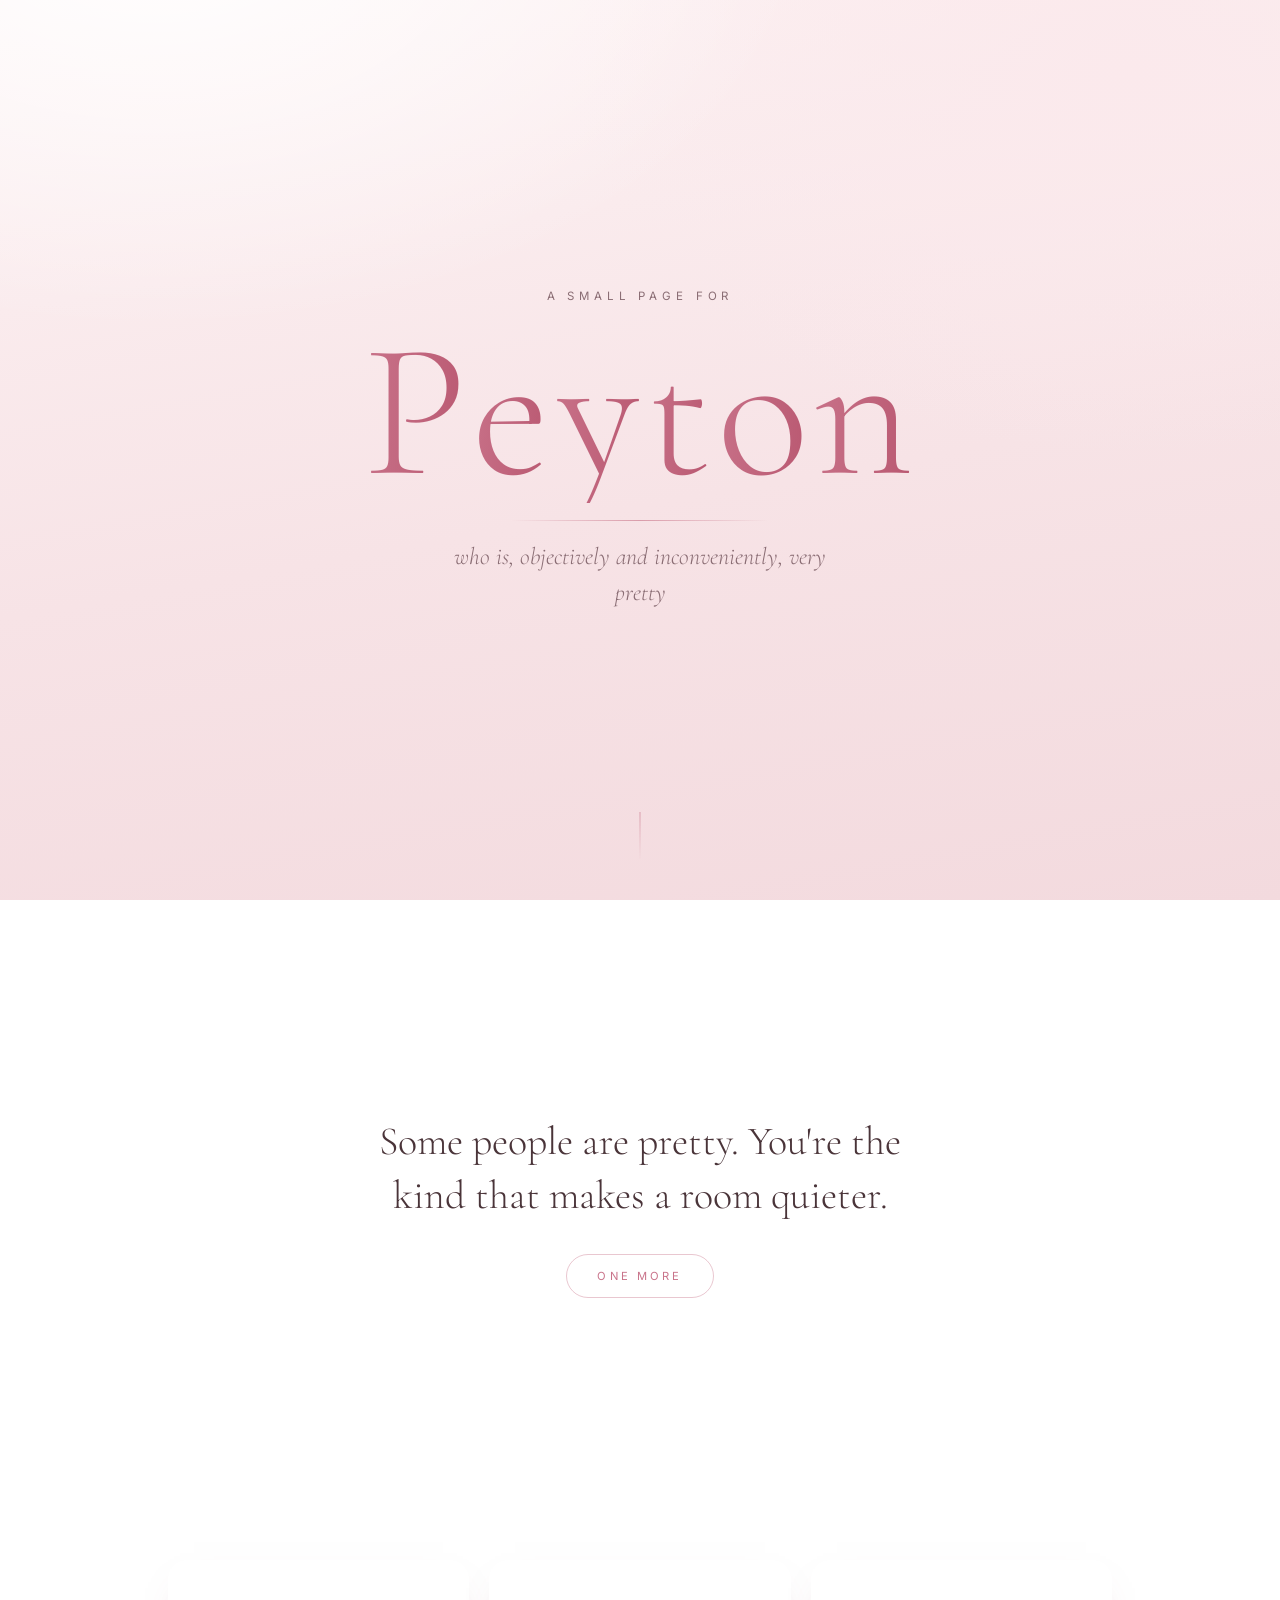
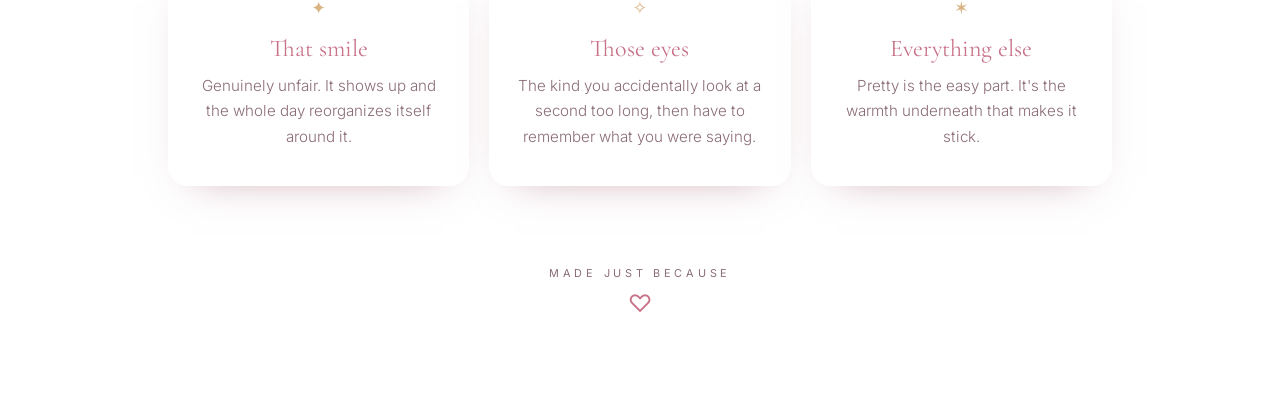
==== index.html @ f8e55553 "Add static site for Peyton Single-page static site — no build step. Animated name reveal, rotating c" ====
<!DOCTYPE html>
<html lang="en">
<head>
<meta charset="utf-8" />
<meta name="viewport" content="width=device-width, initial-scale=1" />
<title>Peyton</title>
<meta name="description" content="A little corner of the internet for Peyton." />
<meta name="robots" content="noindex" />
<link rel="preconnect" href="https://fonts.googleapis.com" />
<link rel="preconnect" href="https://fonts.gstatic.com" crossorigin />
<link href="https://fonts.googleapis.com/css2?family=Cormorant+Garamond:ital,wght@0,300;0,400;0,600;1,300&family=Inter:wght@300;400;500&display=swap" rel="stylesheet" />
<link rel="stylesheet" href="styles.css" />
<link rel="icon" href="data:image/svg+xml,<svg xmlns='http://www.w3.org/2000/svg' viewBox='0 0 100 100'><text y='.9em' font-size='90'>🌸</text></svg>" />
</head>
<body>

<div class="petals" aria-hidden="true"></div>

<main>

  <section class="hero">
    <p class="eyebrow">a small page for</p>
    <h1 class="name">
      <span>P</span><span>e</span><span>y</span><span>t</span><span>o</span><span>n</span>
    </h1>
    <div class="rule" aria-hidden="true"></div>
    <p class="tagline">who is, objectively and inconveniently, very pretty</p>

    <!-- Optional: drop a photo she's okay with at assets/peyton.jpg and
         delete the hidden attribute below. -->
    <figure class="portrait" hidden>
      <img src="assets/peyton.jpg" alt="Peyton" />
    </figure>

    <div class="scroll-hint" aria-hidden="true">
      <span></span>
    </div>
  </section>

  <section class="compliments" aria-label="Compliments">
    <p class="compliment" id="compliment">Some people are pretty. You're the kind that makes a room quieter.</p>
    <button class="again" id="again" type="button">one more</button>
  </section>

  <section class="cards" aria-label="A few true things">
    <article class="card">
      <span class="glyph" aria-hidden="true">✦</span>
      <h2>That smile</h2>
      <p>Genuinely unfair. It shows up and the whole day reorganizes itself around it.</p>
    </article>
    <article class="card">
      <span class="glyph" aria-hidden="true">✧</span>
      <h2>Those eyes</h2>
      <p>The kind you accidentally look at a second too long, then have to remember what you were saying.</p>
    </article>
    <article class="card">
      <span class="glyph" aria-hidden="true">✶</span>
      <h2>Everything else</h2>
      <p>Pretty is the easy part. It's the warmth underneath that makes it stick.</p>
    </article>
  </section>

  <footer>
    <p class="signoff">made just because</p>
    <p class="heart" aria-hidden="true">♡</p>
  </footer>

</main>

<script src="script.js"></script>
</body>
</html>
---- styles.css ----
:root {
  --blush:    #fdf3f4;
  --blush-2:  #f7e3e6;
  --rose:     #c9738a;
  --rose-sub: #d99caa;
  --ink:      #4a3439;
  --ink-soft: #8a6d74;
  --gold:     #d9b382;
}

* { box-sizing: border-box; }

html { scroll-behavior: smooth; }

body {
  margin: 0;
  min-height: 100vh;
  font-family: "Inter", system-ui, -apple-system, sans-serif;
  color: var(--ink);
  background:
    radial-gradient(1100px 700px at 12% -10%, #fff 0%, transparent 60%),
    radial-gradient(900px 620px at 88% 8%,  #fbe9ec 0%, transparent 62%),
    linear-gradient(170deg, var(--blush) 0%, var(--blush-2) 55%, #f3dade 100%);
  background-attachment: fixed;
  overflow-x: hidden;
  -webkit-font-smoothing: antialiased;
}

main {
  max-width: 62rem;
  margin: 0 auto;
  padding: 0 1.5rem 4rem;
  position: relative;
  z-index: 1;
}

/* ---------- hero ---------- */

.hero {
  position: relative;
  min-height: 100svh;
  display: flex;
  flex-direction: column;
  align-items: center;
  justify-content: center;
  text-align: center;
  gap: 1.1rem;
}

.eyebrow {
  margin: 0;
  font-size: 0.72rem;
  font-weight: 400;
  letter-spacing: 0.42em;
  text-transform: uppercase;
  color: var(--ink-soft);
  opacity: 0;
  animation: rise 1s 0.15s ease-out forwards;
}

.name {
  margin: 0;
  font-family: "Cormorant Garamond", Georgia, serif;
  font-weight: 300;
  font-size: clamp(4rem, 19vw, 12rem);
  line-height: 0.95;
  letter-spacing: 0.02em;
  display: flex;
  gap: 0.01em;
}

.name span {
  display: inline-block;
  opacity: 0;
  transform: translateY(0.35em);
  animation: letter 1.05s cubic-bezier(.2, .7, .3, 1) forwards;
  background: linear-gradient(96deg, var(--rose) 0%, #b8566f 38%, var(--gold) 62%, var(--rose) 100%);
  background-size: 300% 100%;
  -webkit-background-clip: text;
  background-clip: text;
  color: transparent;
  transition: transform 0.45s cubic-bezier(.2, .9, .3, 1.2);
}

.name span:hover { transform: translateY(-0.09em) rotate(-2deg); }

.name span:nth-child(1) { animation-delay: 0.30s; }
.name span:nth-child(2) { animation-delay: 0.40s; }
.name span:nth-child(3) { animation-delay: 0.50s; }
.name span:nth-child(4) { animation-delay: 0.60s; }
.name span:nth-child(5) { animation-delay: 0.70s; }
.name span:nth-child(6) { animation-delay: 0.80s; }

.rule {
  width: 0;
  height: 1px;
  background: linear-gradient(90deg, transparent, var(--rose-sub), transparent);
  animation: widen 1.4s 1.05s ease-out forwards;
}

.tagline {
  margin: 0;
  max-width: 26rem;
  font-family: "Cormorant Garamond", Georgia, serif;
  font-style: italic;
  font-size: clamp(1.1rem, 3.4vw, 1.5rem);
  font-weight: 300;
  line-height: 1.5;
  color: var(--ink-soft);
  opacity: 0;
  animation: rise 1.1s 1.25s ease-out forwards;
}

.portrait {
  margin: 0.75rem 0 0;
  opacity: 0;
  animation: rise 1.1s 1.45s ease-out forwards;
}

.portrait img {
  width: clamp(9rem, 34vw, 13rem);
  aspect-ratio: 1;
  object-fit: cover;
  border-radius: 50%;
  border: 1px solid rgba(201, 115, 138, 0.35);
  box-shadow: 0 18px 46px -18px rgba(150, 78, 96, 0.5);
}

.scroll-hint {
  position: absolute;
  bottom: 2.5rem;
  left: 50%;
  transform: translateX(-50%);
  opacity: 0;
  animation: hint-in 1.2s 1.9s ease-out forwards;
}

.scroll-hint span {
  display: block;
  width: 1px;
  height: 3rem;
  background: linear-gradient(var(--rose-sub), transparent);
  animation: drift 2.6s ease-in-out infinite;
}

/* ---------- compliments ---------- */

.compliments {
  min-height: 68svh;
  display: flex;
  flex-direction: column;
  align-items: center;
  justify-content: center;
  text-align: center;
  gap: 2rem;
}

.compliment {
  margin: 0;
  max-width: 34rem;
  font-family: "Cormorant Garamond", Georgia, serif;
  font-size: clamp(1.5rem, 5vw, 2.5rem);
  font-weight: 300;
  line-height: 1.35;
  color: var(--ink);
  transition: opacity 0.4s ease, transform 0.4s ease;
}

.compliment.fade { opacity: 0; transform: translateY(0.5rem); }

.again {
  font-family: inherit;
  font-size: 0.7rem;
  letter-spacing: 0.28em;
  text-transform: uppercase;
  color: var(--rose);
  background: transparent;
  border: 1px solid rgba(201, 115, 138, 0.4);
  border-radius: 999px;
  padding: 0.85rem 1.9rem;
  cursor: pointer;
  transition: background 0.35s ease, color 0.35s ease, transform 0.35s ease;
}

.again:hover,
.again:focus-visible {
  background: var(--rose);
  color: #fff;
  transform: translateY(-2px);
}

/* ---------- cards ---------- */

.cards {
  display: grid;
  grid-template-columns: repeat(auto-fit, minmax(15rem, 1fr));
  gap: 1.25rem;
  padding: 3rem 0 5rem;
}

.card {
  padding: 2.25rem 1.75rem;
  border-radius: 1.25rem;
  background: rgba(255, 255, 255, 0.55);
  border: 1px solid rgba(255, 255, 255, 0.75);
  backdrop-filter: blur(8px);
  box-shadow: 0 16px 40px -26px rgba(150, 78, 96, 0.55);
  text-align: center;
  opacity: 0;
  transform: translateY(1.4rem);
  transition: opacity 0.8s ease, transform 0.8s cubic-bezier(.2, .7, .3, 1), box-shadow 0.4s ease;
}

.card.in { opacity: 1; transform: none; }
.card:hover { box-shadow: 0 22px 52px -24px rgba(150, 78, 96, 0.6); }

.glyph {
  display: block;
  font-size: 1.1rem;
  color: var(--gold);
  margin-bottom: 1rem;
}

.card h2 {
  margin: 0 0 0.65rem;
  font-family: "Cormorant Garamond", Georgia, serif;
  font-weight: 400;
  font-size: 1.5rem;
  color: var(--rose);
}

.card p {
  margin: 0;
  font-size: 0.95rem;
  font-weight: 300;
  line-height: 1.65;
  color: var(--ink-soft);
}

/* ---------- footer ---------- */

footer {
  text-align: center;
  padding-bottom: 1rem;
}

.signoff {
  margin: 0 0 0.6rem;
  font-size: 0.68rem;
  letter-spacing: 0.34em;
  text-transform: uppercase;
  color: var(--ink-soft);
}

.heart {
  margin: 0;
  font-size: 1.5rem;
  color: var(--rose);
  animation: beat 2.6s ease-in-out infinite;
}

/* ---------- petals ---------- */

.petals {
  position: fixed;
  inset: 0;
  pointer-events: none;
  z-index: 0;
  overflow: hidden;
}

.petal {
  position: absolute;
  top: -6vh;
  border-radius: 60% 0 60% 0;
  background: linear-gradient(140deg, rgba(255, 255, 255, 0.9), var(--rose-sub));
  opacity: 0;
  animation: fall linear infinite;
}

/* ---------- keyframes ---------- */

@keyframes letter {
  0%   { opacity: 0; transform: translateY(0.35em) rotate(4deg); filter: blur(6px); }
  100% { opacity: 1; transform: translateY(0) rotate(0);         filter: blur(0); }
}

@keyframes rise {
  from { opacity: 0; transform: translateY(0.9rem); }
  to   { opacity: 1; transform: none; }
}

@keyframes hint-in {
  from { opacity: 0; transform: translateX(-50%) translateY(0.9rem); }
  to   { opacity: 1; transform: translateX(-50%); }
}

@keyframes widen {
  to { width: min(16rem, 60vw); }
}

@keyframes drift {
  0%, 100% { transform: translateY(0);      opacity: 0.9; }
  50%      { transform: translateY(0.5rem); opacity: 0.35; }
}

@keyframes beat {
  0%, 100% { transform: scale(1); }
  18%      { transform: scale(1.16); }
  36%      { transform: scale(1); }
}

@keyframes fall {
  0%   { opacity: 0;    transform: translateY(0) translateX(0) rotate(0deg); }
  10%  { opacity: 0.75; }
  90%  { opacity: 0.55; }
  100% { opacity: 0;    transform: translateY(112vh) translateX(var(--sway)) rotate(540deg); }
}

@media (prefers-reduced-motion: reduce) {
  html { scroll-behavior: auto; }
  *, *::before, *::after {
    animation-duration: 0.01ms !important;
    animation-iteration-count: 1 !important;
    transition-duration: 0.01ms !important;
  }
  .name span, .eyebrow, .tagline, .portrait, .card { opacity: 1; transform: none; }
  .scroll-hint { opacity: 1; transform: translateX(-50%); }
  .rule { width: min(16rem, 60vw); }
  .petals { display: none; }
}
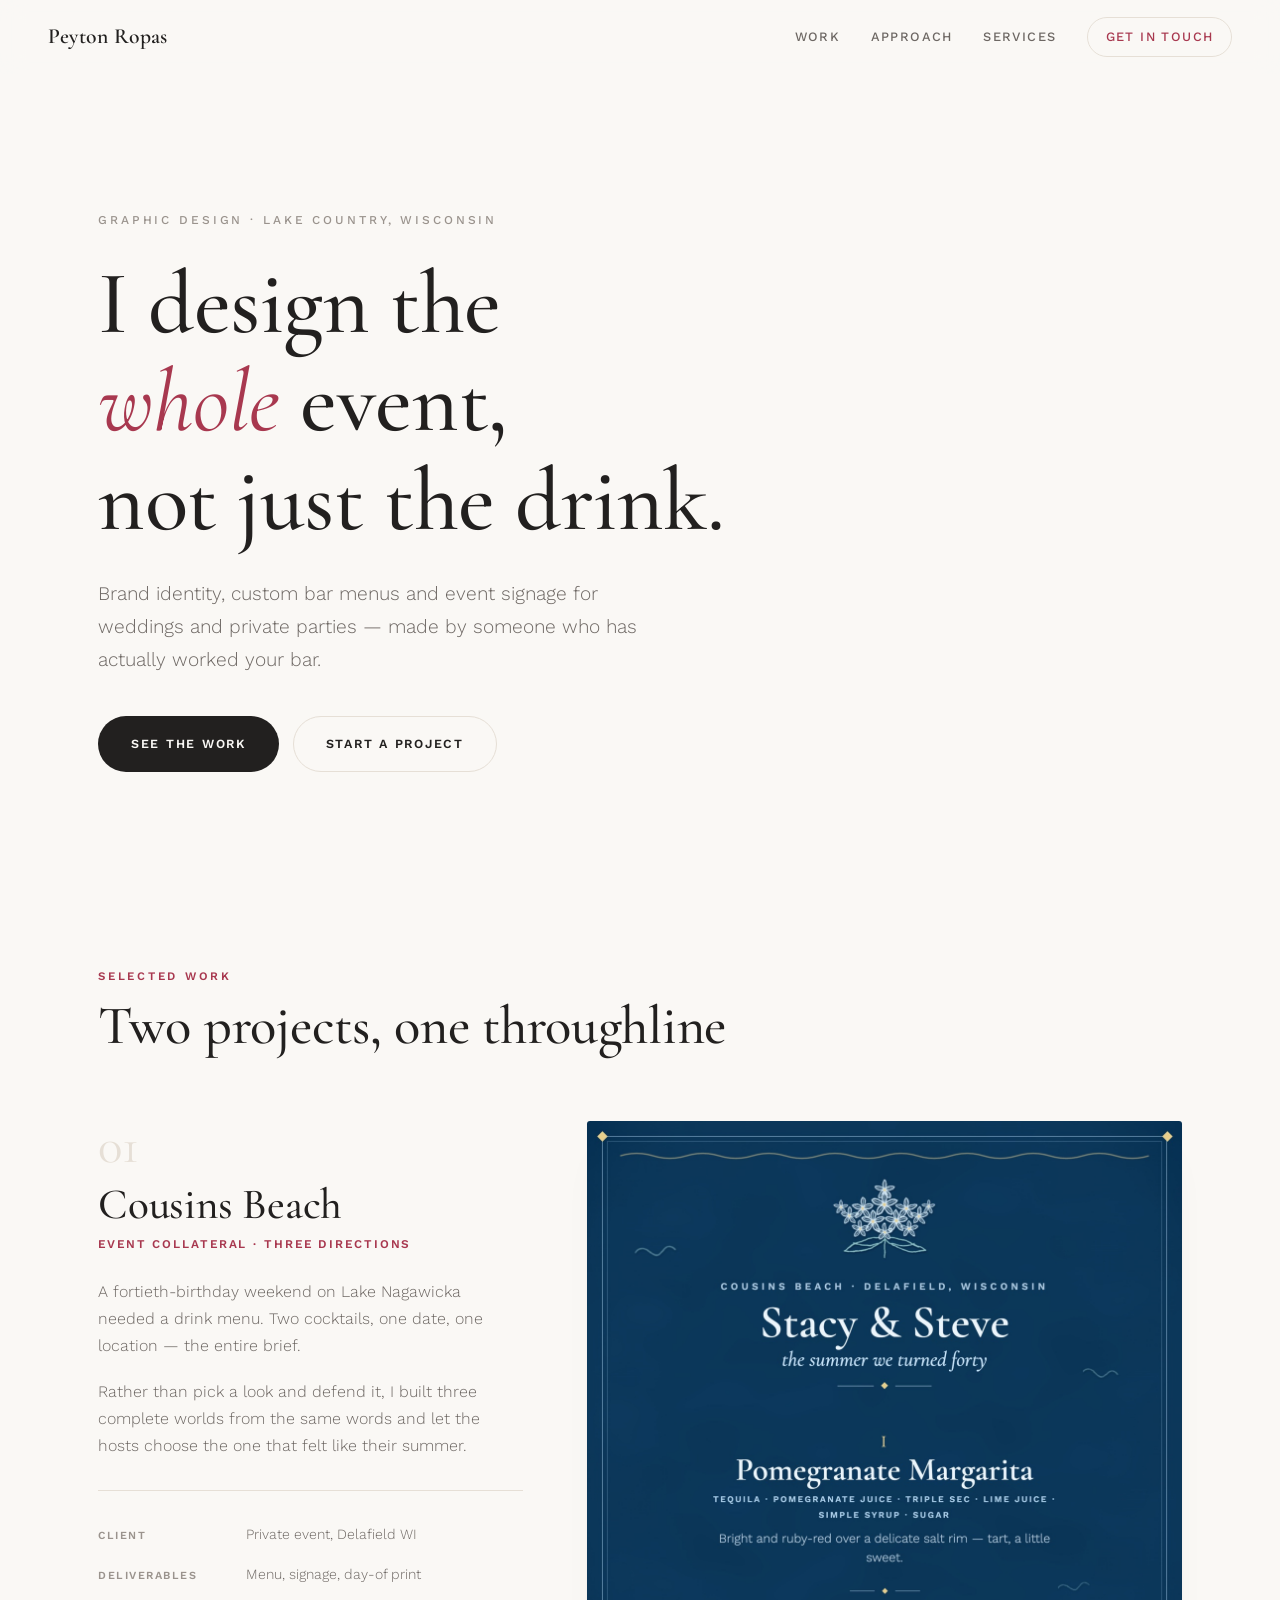
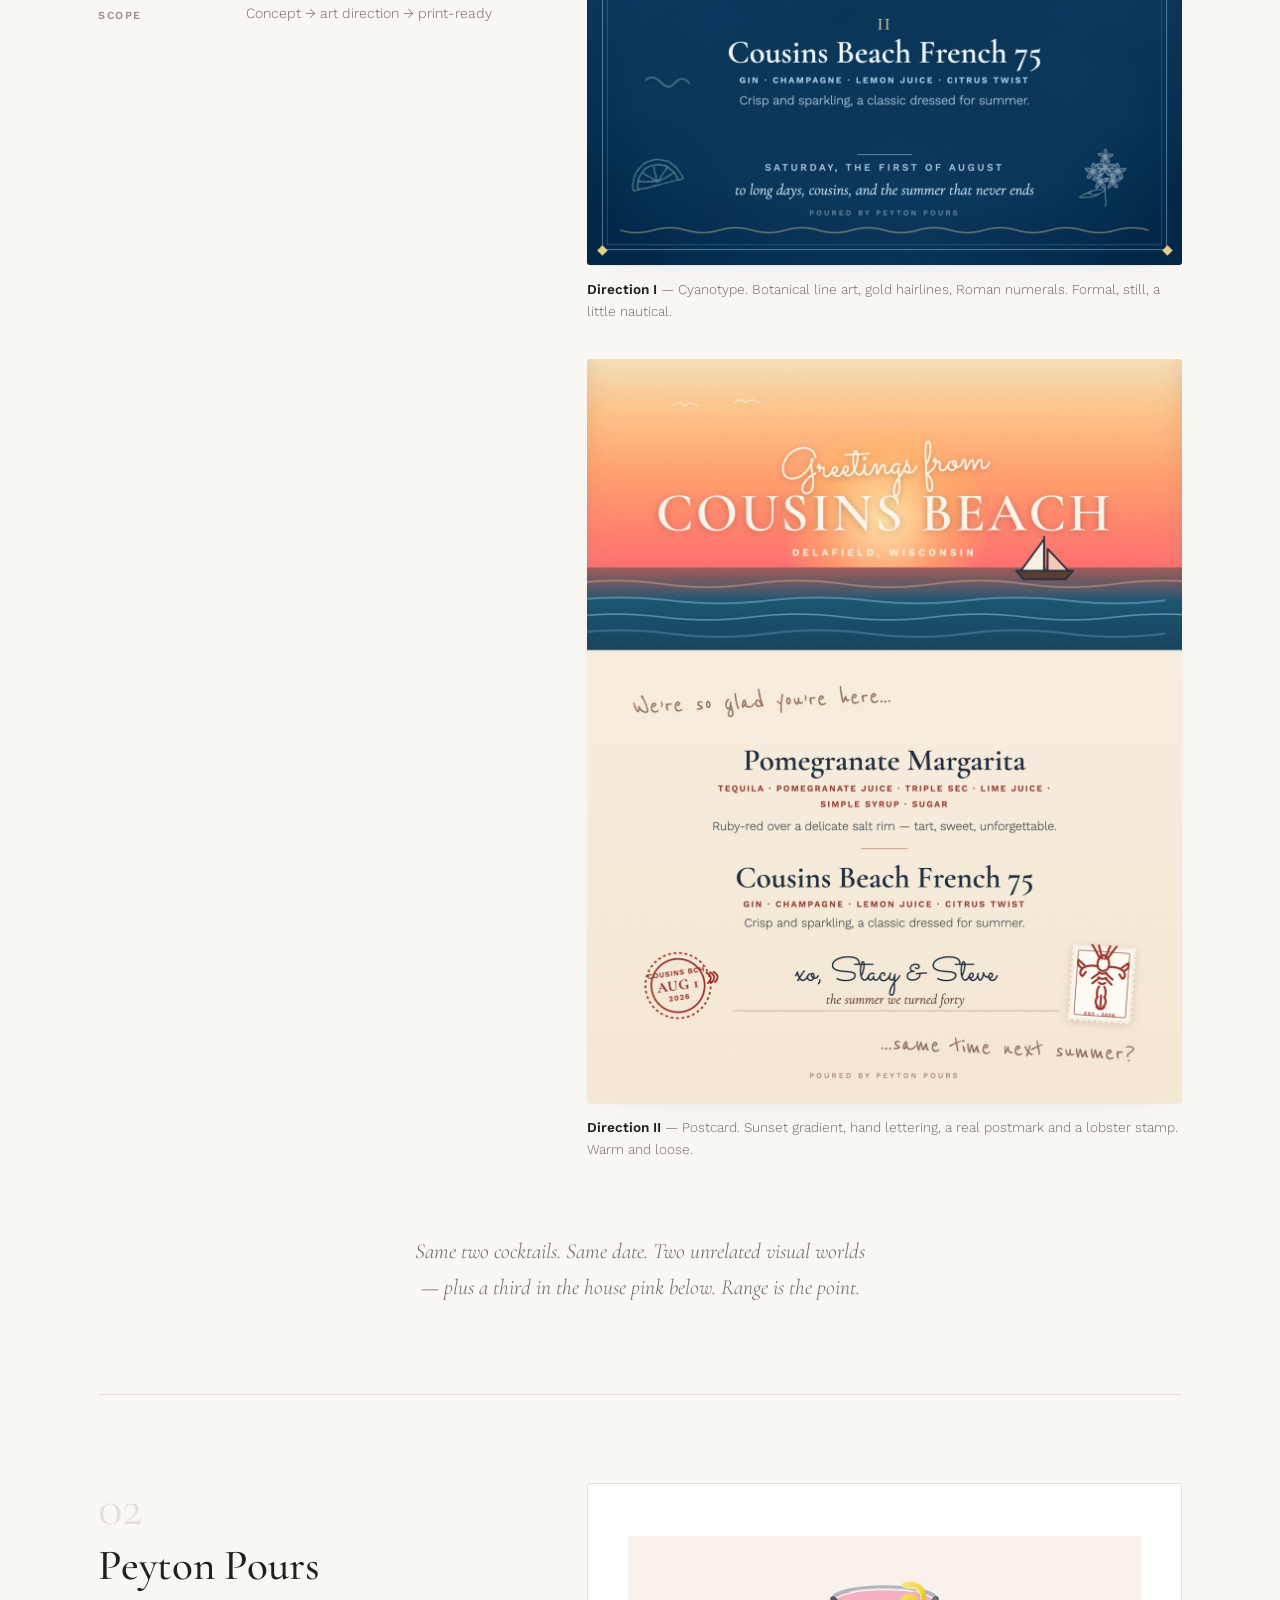
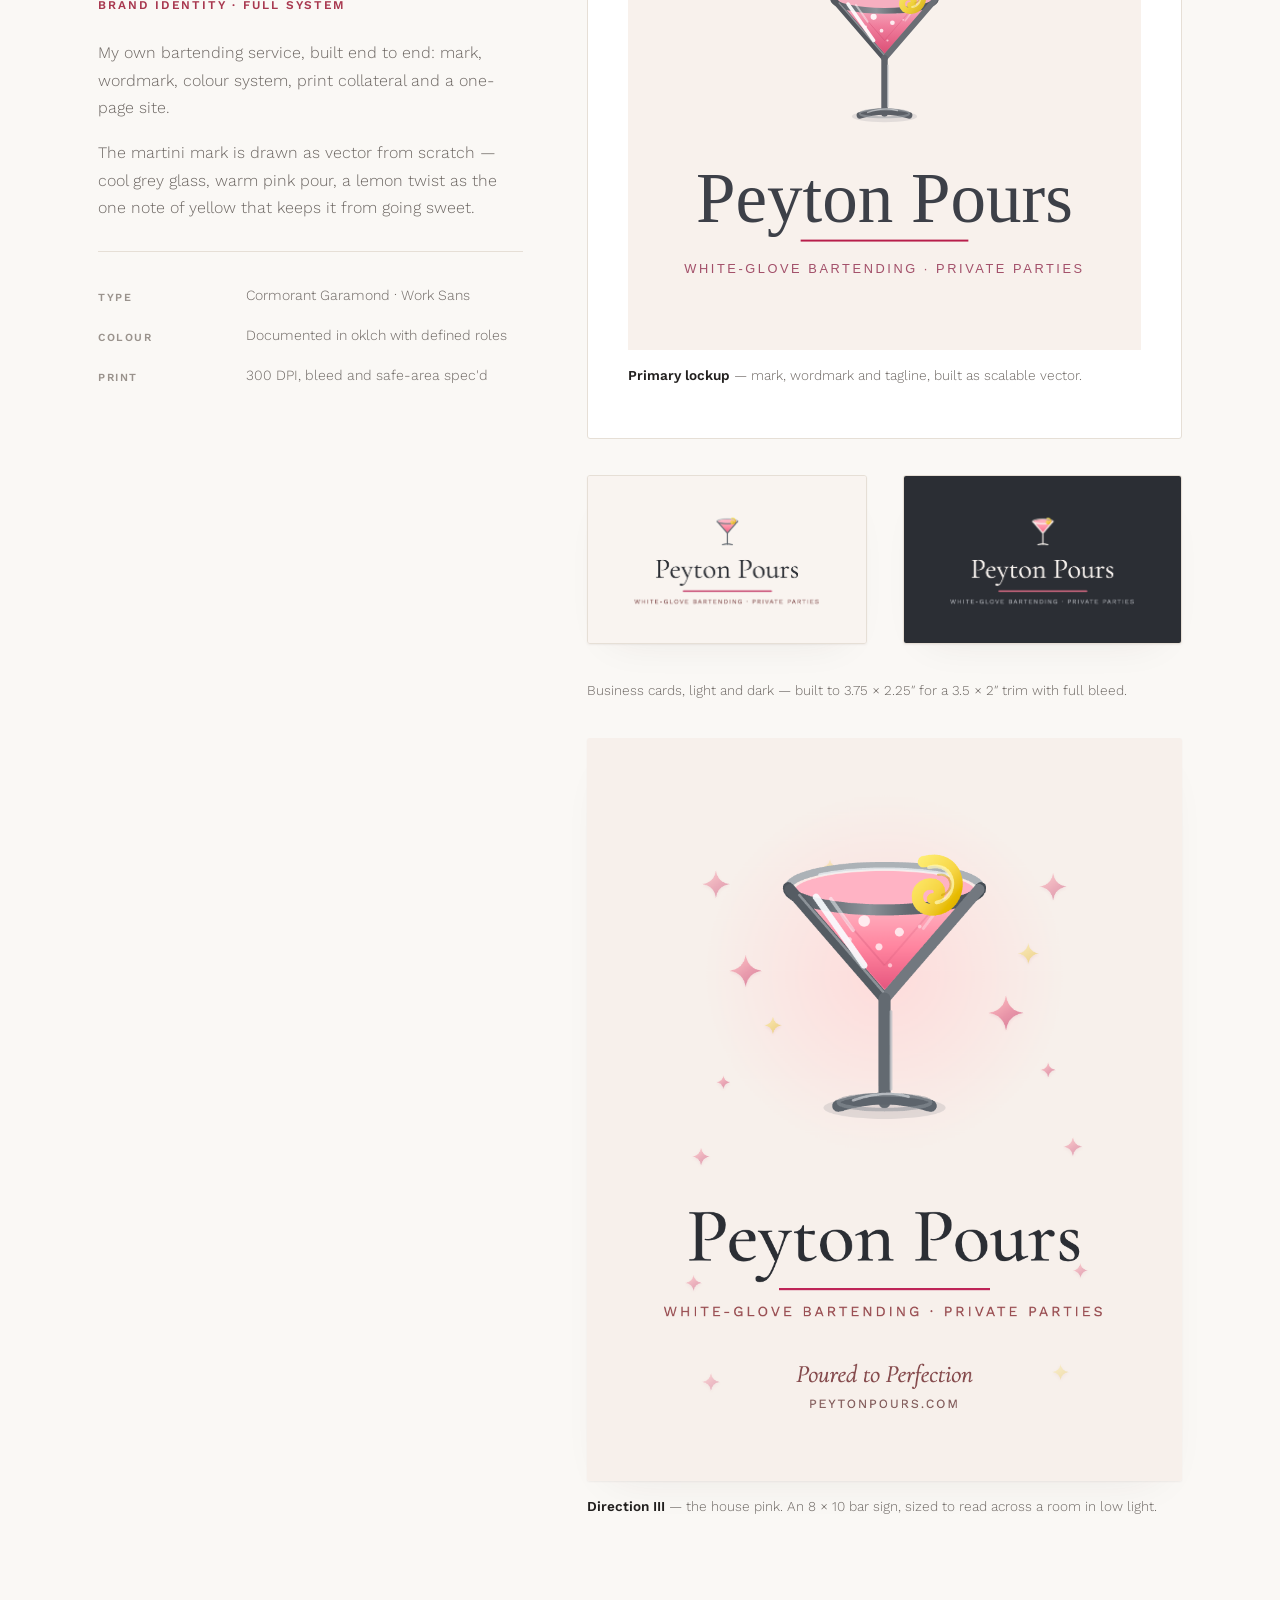
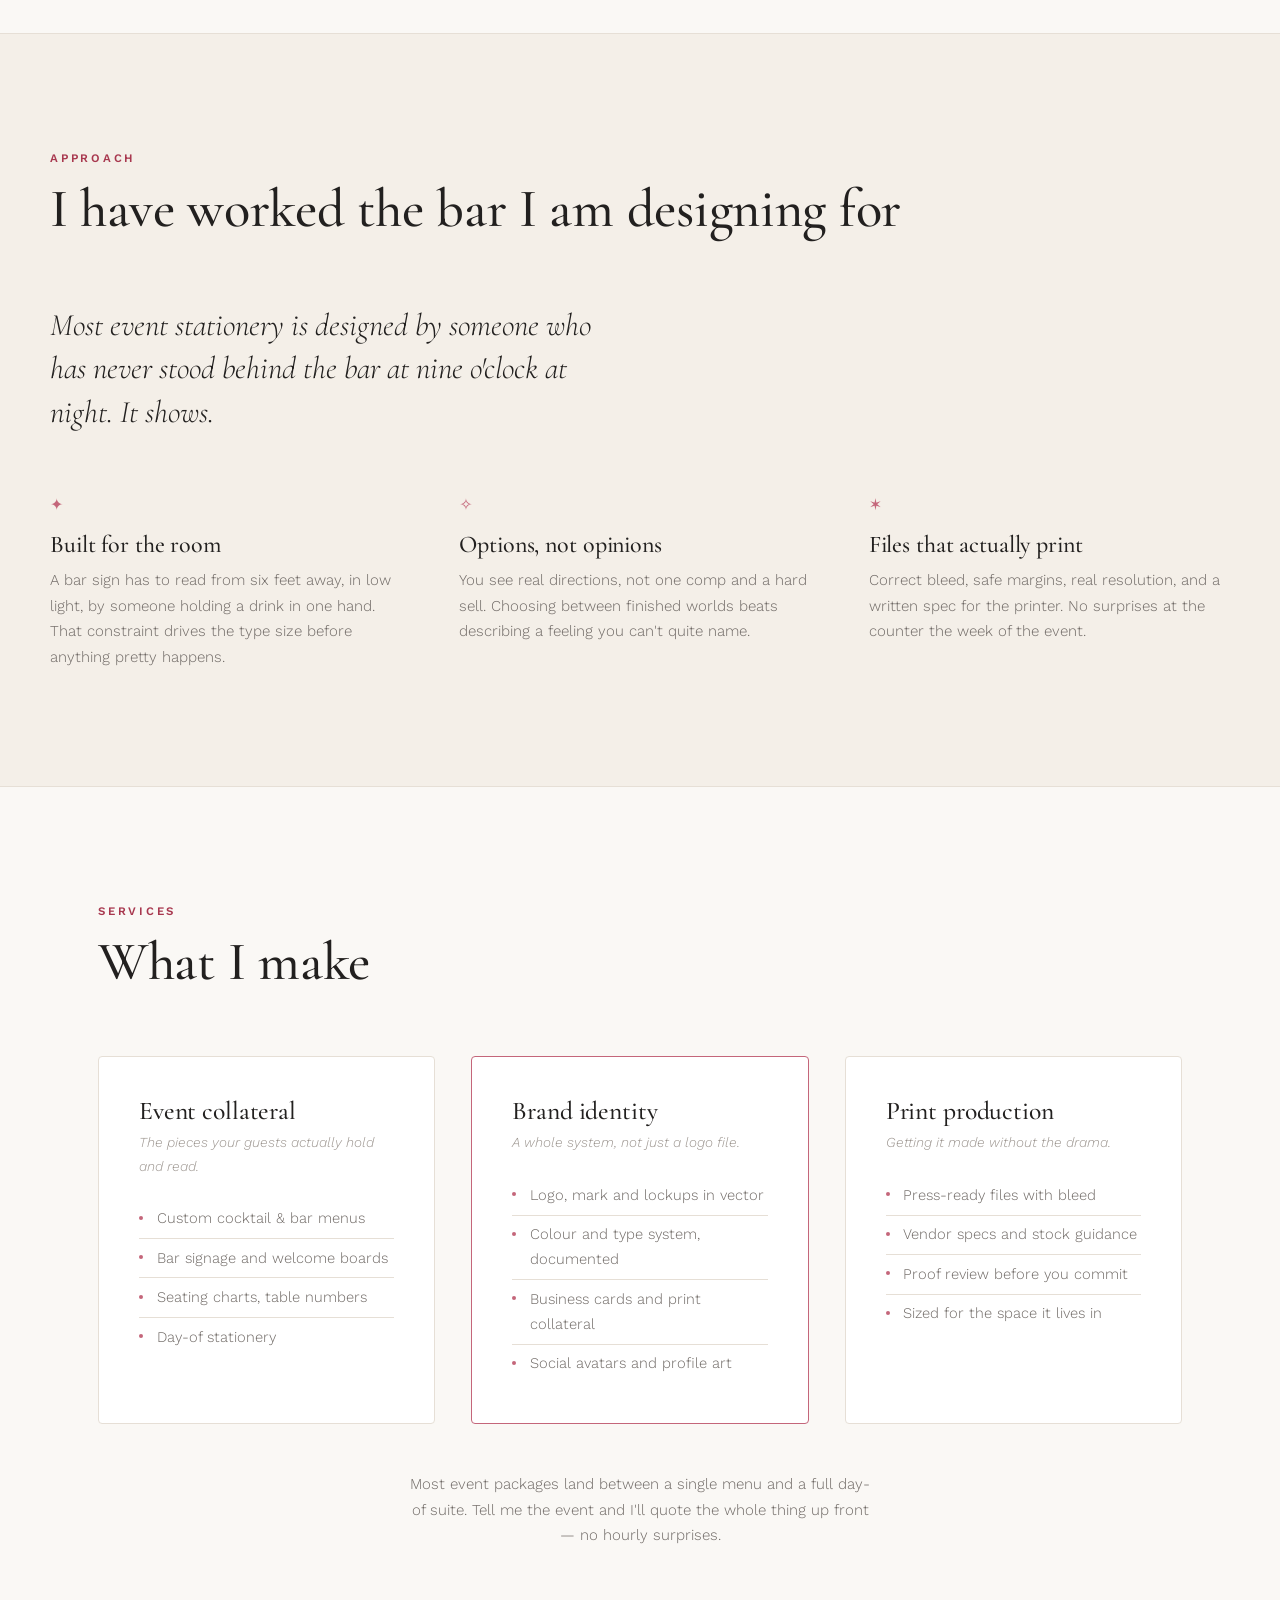
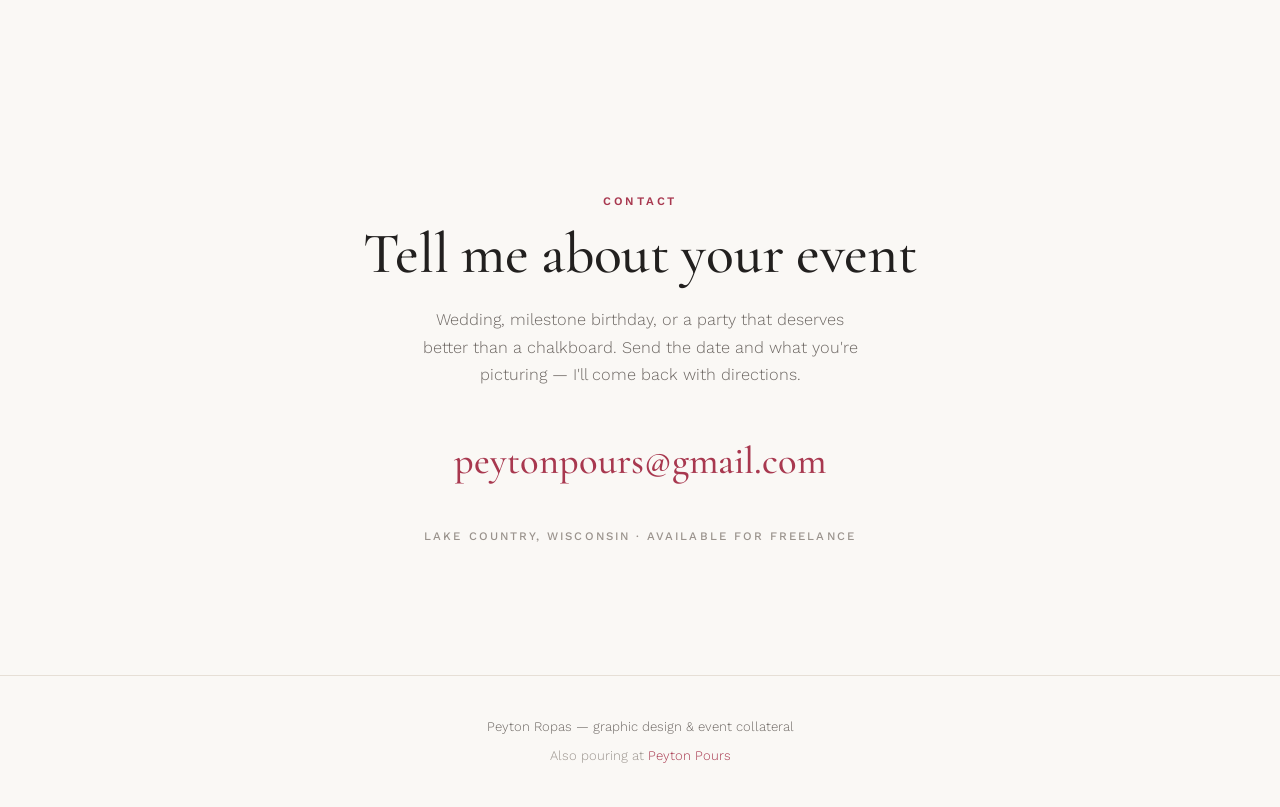
==== commit 98fde808: "Replace landing page with Peyton's design portfolio Rebuilds peytonropas.com as a portfolio for her " ====
--- a/index.html
+++ b/index.html
@@ -3,69 +3,256 @@
 <head>
 <meta charset="utf-8" />
 <meta name="viewport" content="width=device-width, initial-scale=1" />
-<title>Peyton</title>
-<meta name="description" content="A little corner of the internet for Peyton." />
-<meta name="robots" content="noindex" />
+<title>Peyton Ropas — Designer</title>
+<meta name="description" content="Brand identity and event collateral for weddings and private parties — designed by a bartender who has worked the event. Lake Country, Wisconsin." />
+
+<meta property="og:title" content="Peyton Ropas — Designer" />
+<meta property="og:description" content="Custom bar menus, signage and identity for weddings and private parties. Lake Country, Wisconsin." />
+<meta property="og:type" content="website" />
+
 <link rel="preconnect" href="https://fonts.googleapis.com" />
 <link rel="preconnect" href="https://fonts.gstatic.com" crossorigin />
-<link href="https://fonts.googleapis.com/css2?family=Cormorant+Garamond:ital,wght@0,300;0,400;0,600;1,300&family=Inter:wght@300;400;500&display=swap" rel="stylesheet" />
+<link href="https://fonts.googleapis.com/css2?family=Cormorant+Garamond:ital,wght@0,300;0,400;0,500;0,600;1,300;1,400&family=Work+Sans:wght@300;400;500;600&display=swap" rel="stylesheet" />
 <link rel="stylesheet" href="styles.css" />
-<link rel="icon" href="data:image/svg+xml,<svg xmlns='http://www.w3.org/2000/svg' viewBox='0 0 100 100'><text y='.9em' font-size='90'>🌸</text></svg>" />
+<link rel="icon" href="assets/favicon.svg" />
+
+<!-- Gate the reveal animation on JS being alive. Without the `js` class the
+     .reveal rule never hides anything, so no-JS degrades to visible content
+     rather than a blank page. The timer covers the other failure mode —
+     script.js blocked or erroring — by dropping the class if nothing claims
+     it. script.js clears this as its first act. -->
+<script>
+  document.documentElement.className += " js";
+  window.__revealGuard = setTimeout(function () {
+    document.documentElement.className =
+      document.documentElement.className.replace(/\bjs\b/, "");
+  }, 2500);
+</script>
 </head>
 <body>
 
-<div class="petals" aria-hidden="true"></div>
-
-<main>
-
+<a class="skip" href="#work">Skip to work</a>
+
+<header class="topbar">
+  <a class="topbar__name" href="#top">Peyton&nbsp;Ropas</a>
+  <nav class="topbar__nav">
+    <a href="#work">Work</a>
+    <a href="#approach">Approach</a>
+    <a href="#services">Services</a>
+    <a href="#contact" class="topbar__cta">Get in touch</a>
+  </nav>
+</header>
+
+<main id="top">
+
+  <!-- ============ HERO ============ -->
   <section class="hero">
-    <p class="eyebrow">a small page for</p>
-    <h1 class="name">
-      <span>P</span><span>e</span><span>y</span><span>t</span><span>o</span><span>n</span>
+    <p class="kicker reveal">Graphic Design · Lake Country, Wisconsin</p>
+    <h1 class="hero__title reveal">
+      I design the <em>whole</em> event,<br />not just the drink.
     </h1>
-    <div class="rule" aria-hidden="true"></div>
-    <p class="tagline">who is, objectively and inconveniently, very pretty</p>
-
-    <!-- Optional: drop a photo she's okay with at assets/peyton.jpg and
-         delete the hidden attribute below. -->
-    <figure class="portrait" hidden>
-      <img src="assets/peyton.jpg" alt="Peyton" />
-    </figure>
-
-    <div class="scroll-hint" aria-hidden="true">
-      <span></span>
-    </div>
-  </section>
-
-  <section class="compliments" aria-label="Compliments">
-    <p class="compliment" id="compliment">Some people are pretty. You're the kind that makes a room quieter.</p>
-    <button class="again" id="again" type="button">one more</button>
-  </section>
-
-  <section class="cards" aria-label="A few true things">
-    <article class="card">
-      <span class="glyph" aria-hidden="true">✦</span>
-      <h2>That smile</h2>
-      <p>Genuinely unfair. It shows up and the whole day reorganizes itself around it.</p>
+    <p class="hero__lede reveal">
+      Brand identity, custom bar menus and event signage for weddings and private
+      parties — made by someone who has actually worked your bar.
+    </p>
+    <div class="hero__actions reveal">
+      <a class="btn btn--solid" href="#work">See the work</a>
+      <a class="btn btn--ghost" href="#contact">Start a project</a>
+    </div>
+  </section>
+
+  <!-- ============ WORK ============ -->
+  <section id="work" class="section">
+    <div class="section__head reveal">
+      <p class="eyebrow">Selected work</p>
+      <h2>Two projects, one throughline</h2>
+    </div>
+
+    <!-- ---- Project 01 ---- -->
+    <article class="project reveal">
+      <div class="project__meta">
+        <span class="project__num">01</span>
+        <h3>Cousins Beach</h3>
+        <p class="project__role">Event collateral · Three directions</p>
+        <p class="project__body">
+          A fortieth-birthday weekend on Lake Nagawicka needed a drink menu. Two
+          cocktails, one date, one location — the entire brief.
+        </p>
+        <p class="project__body">
+          Rather than pick a look and defend it, I built three complete worlds from
+          the same words and let the hosts choose the one that felt like their summer.
+        </p>
+        <ul class="project__facts">
+          <li><span>Client</span> Private event, Delafield WI</li>
+          <li><span>Deliverables</span> Menu, signage, day-of print</li>
+          <li><span>Scope</span> Concept → art direction → print-ready</li>
+        </ul>
+      </div>
+
+      <div class="project__plates">
+        <figure class="plate plate--tall">
+          <img src="assets/work/cousins-cyanotype.jpg" alt="Navy cyanotype-style cocktail menu with botanical line art, gold rules and classical numerals" loading="lazy" width="1200" height="1500" />
+          <figcaption><strong>Direction I</strong> — Cyanotype. Botanical line art, gold hairlines, Roman numerals. Formal, still, a little nautical.</figcaption>
+        </figure>
+        <figure class="plate plate--tall">
+          <img src="assets/work/cousins-postcard.jpg" alt="Sunset postcard cocktail menu with hand lettering, a sailboat, a postmark and a lobster stamp" loading="lazy" width="1200" height="1500" />
+          <figcaption><strong>Direction II</strong> — Postcard. Sunset gradient, hand lettering, a real postmark and a lobster stamp. Warm and loose.</figcaption>
+        </figure>
+      </div>
+      <p class="project__note">
+        Same two cocktails. Same date. Two unrelated visual worlds — plus a third in
+        the house pink below. Range is the point.
+      </p>
     </article>
-    <article class="card">
-      <span class="glyph" aria-hidden="true">✧</span>
-      <h2>Those eyes</h2>
-      <p>The kind you accidentally look at a second too long, then have to remember what you were saying.</p>
+
+    <!-- ---- Project 02 ---- -->
+    <article class="project project--alt reveal">
+      <div class="project__meta">
+        <span class="project__num">02</span>
+        <h3>Peyton Pours</h3>
+        <p class="project__role">Brand identity · Full system</p>
+        <p class="project__body">
+          My own bartending service, built end to end: mark, wordmark, colour system,
+          print collateral and a one-page site.
+        </p>
+        <p class="project__body">
+          The martini mark is drawn as vector from scratch — cool grey glass, warm pink
+          pour, a lemon twist as the one note of yellow that keeps it from going sweet.
+        </p>
+        <ul class="project__facts">
+          <li><span>Type</span> Cormorant Garamond · Work Sans</li>
+          <li><span>Colour</span> Documented in oklch with defined roles</li>
+          <li><span>Print</span> 300 DPI, bleed and safe-area spec'd</li>
+        </ul>
+      </div>
+
+      <div class="project__plates">
+        <figure class="plate plate--lockup">
+          <img src="assets/work/pours-lockup.svg" alt="Peyton Pours logo lockup: martini glass mark beside the wordmark and tagline" loading="lazy" />
+          <figcaption><strong>Primary lockup</strong> — mark, wordmark and tagline, built as scalable vector.</figcaption>
+        </figure>
+        <div class="plate-row">
+          <figure class="plate">
+            <img src="assets/work/card-light.png" alt="Cream business card front with martini mark and Peyton Pours wordmark" loading="lazy" width="1125" height="675" />
+          </figure>
+          <figure class="plate">
+            <img src="assets/work/card-dark.png" alt="Charcoal business card front with martini mark and Peyton Pours wordmark" loading="lazy" width="1125" height="675" />
+          </figure>
+        </div>
+        <p class="plate-row__cap">Business cards, light and dark — built to 3.75 × 2.25″ for a 3.5 × 2″ trim with full bleed.</p>
+        <figure class="plate plate--tall">
+          <img src="assets/work/bar-sign.png" alt="Framed bar sign with the martini mark, Peyton Pours wordmark and the line Poured to Perfection" loading="lazy" width="960" height="1200" />
+          <figcaption><strong>Direction III</strong> — the house pink. An 8 × 10 bar sign, sized to read across a room in low light.</figcaption>
+        </figure>
+      </div>
     </article>
-    <article class="card">
-      <span class="glyph" aria-hidden="true">✶</span>
-      <h2>Everything else</h2>
-      <p>Pretty is the easy part. It's the warmth underneath that makes it stick.</p>
-    </article>
-  </section>
-
-  <footer>
-    <p class="signoff">made just because</p>
-    <p class="heart" aria-hidden="true">♡</p>
-  </footer>
+  </section>
+
+  <!-- ============ APPROACH ============ -->
+  <section id="approach" class="section section--tint">
+    <div class="section__head reveal">
+      <p class="eyebrow">Approach</p>
+      <h2>I have worked the bar I am designing for</h2>
+    </div>
+    <div class="approach reveal">
+      <p class="approach__lead">
+        Most event stationery is designed by someone who has never stood behind the
+        bar at nine o'clock at night. It shows.
+      </p>
+      <div class="approach__grid">
+        <div class="approach__item">
+          <span class="approach__glyph" aria-hidden="true">✦</span>
+          <h3>Built for the room</h3>
+          <p>
+            A bar sign has to read from six feet away, in low light, by someone holding
+            a drink in one hand. That constraint drives the type size before anything
+            pretty happens.
+          </p>
+        </div>
+        <div class="approach__item">
+          <span class="approach__glyph" aria-hidden="true">✧</span>
+          <h3>Options, not opinions</h3>
+          <p>
+            You see real directions, not one comp and a hard sell. Choosing between
+            finished worlds beats describing a feeling you can't quite name.
+          </p>
+        </div>
+        <div class="approach__item">
+          <span class="approach__glyph" aria-hidden="true">✶</span>
+          <h3>Files that actually print</h3>
+          <p>
+            Correct bleed, safe margins, real resolution, and a written spec for the
+            printer. No surprises at the counter the week of the event.
+          </p>
+        </div>
+      </div>
+    </div>
+  </section>
+
+  <!-- ============ SERVICES ============ -->
+  <section id="services" class="section">
+    <div class="section__head reveal">
+      <p class="eyebrow">Services</p>
+      <h2>What I make</h2>
+    </div>
+    <div class="cards reveal">
+      <div class="card">
+        <h3>Event collateral</h3>
+        <p class="card__desc">The pieces your guests actually hold and read.</p>
+        <ul>
+          <li>Custom cocktail &amp; bar menus</li>
+          <li>Bar signage and welcome boards</li>
+          <li>Seating charts, table numbers</li>
+          <li>Day-of stationery</li>
+        </ul>
+      </div>
+      <div class="card card--feature">
+        <h3>Brand identity</h3>
+        <p class="card__desc">A whole system, not just a logo file.</p>
+        <ul>
+          <li>Logo, mark and lockups in vector</li>
+          <li>Colour and type system, documented</li>
+          <li>Business cards and print collateral</li>
+          <li>Social avatars and profile art</li>
+        </ul>
+      </div>
+      <div class="card">
+        <h3>Print production</h3>
+        <p class="card__desc">Getting it made without the drama.</p>
+        <ul>
+          <li>Press-ready files with bleed</li>
+          <li>Vendor specs and stock guidance</li>
+          <li>Proof review before you commit</li>
+          <li>Sized for the space it lives in</li>
+        </ul>
+      </div>
+    </div>
+    <p class="services__note reveal">
+      Most event packages land between a single menu and a full day-of suite. Tell me
+      the event and I'll quote the whole thing up front — no hourly surprises.
+    </p>
+  </section>
+
+  <!-- ============ CONTACT ============ -->
+  <section id="contact" class="section section--contact">
+    <div class="contact reveal">
+      <p class="eyebrow">Contact</p>
+      <h2>Tell me about your event</h2>
+      <p class="contact__lede">
+        Wedding, milestone birthday, or a party that deserves better than a chalkboard.
+        Send the date and what you're picturing — I'll come back with directions.
+      </p>
+      <a class="contact__email" href="mailto:peytonpours@gmail.com?subject=Design%20project%20enquiry">peytonpours@gmail.com</a>
+      <p class="contact__meta">Lake Country, Wisconsin · Available for freelance</p>
+    </div>
+  </section>
 
 </main>
+
+<footer class="footer">
+  <p>Peyton Ropas — graphic design &amp; event collateral</p>
+  <p class="footer__sub">Also pouring at <a href="https://peytonpours.com">Peyton Pours</a></p>
+</footer>
 
 <script src="script.js"></script>
 </body>
--- a/styles.css
+++ b/styles.css
@@ -1,320 +1,541 @@
+/* ==========================================================================
+   Peyton Ropas — portfolio
+   Chrome is deliberately neutral. The work supplies the colour: the three
+   project directions are pink, navy and sunset, and a tinted UI would fight
+   all three. Type is Cormorant Garamond + Work Sans — her own pairing.
+   ========================================================================== */
+
 :root {
-  --blush:    #fdf3f4;
-  --blush-2:  #f7e3e6;
-  --rose:     #c9738a;
-  --rose-sub: #d99caa;
-  --ink:      #4a3439;
-  --ink-soft: #8a6d74;
-  --gold:     #d9b382;
+  --paper:      #faf8f5;
+  --paper-warm: #f4efe8;
+  --card:       #ffffff;
+  --ink:        #22201f;
+  --ink-soft:   #6d6763;
+  --ink-faint:  #9a938d;
+  --line:       #e6dfd6;
+  --accent:     #a8384f;
+  --accent-dim: #c4667a;
+  --shadow:     rgba(60, 42, 36, 0.10);
+
+  --measure: 1180px;
+  --gap:     clamp(1.25rem, 3vw, 2.25rem);
 }
 
 * { box-sizing: border-box; }
 
-html { scroll-behavior: smooth; }
+html {
+  scroll-behavior: smooth;
+  scroll-padding-top: 5.5rem;
+  -webkit-text-size-adjust: 100%;
+}
 
 body {
   margin: 0;
-  min-height: 100vh;
-  font-family: "Inter", system-ui, -apple-system, sans-serif;
+  background: var(--paper);
   color: var(--ink);
-  background:
-    radial-gradient(1100px 700px at 12% -10%, #fff 0%, transparent 60%),
-    radial-gradient(900px 620px at 88% 8%,  #fbe9ec 0%, transparent 62%),
-    linear-gradient(170deg, var(--blush) 0%, var(--blush-2) 55%, #f3dade 100%);
-  background-attachment: fixed;
+  font-family: "Work Sans", system-ui, -apple-system, sans-serif;
+  font-weight: 400;
+  line-height: 1.7;
+  -webkit-font-smoothing: antialiased;
   overflow-x: hidden;
-  -webkit-font-smoothing: antialiased;
-}
-
-main {
-  max-width: 62rem;
+}
+
+img { max-width: 100%; height: auto; display: block; }
+
+h1, h2, h3 {
+  font-family: "Cormorant Garamond", Georgia, serif;
+  font-weight: 500;
+  line-height: 1.1;
+  letter-spacing: -0.005em;
+  margin: 0;
+  text-wrap: balance;
+}
+
+p { text-wrap: pretty; }
+
+a { color: inherit; }
+
+.skip {
+  position: absolute;
+  left: -9999px;
+  top: 0;
+  background: var(--ink);
+  color: var(--paper);
+  padding: 0.75rem 1.25rem;
+  z-index: 100;
+}
+.skip:focus { left: 0; }
+
+/* ---------- top bar ---------- */
+
+.topbar {
+  position: sticky;
+  top: 0;
+  z-index: 50;
+  display: flex;
+  align-items: center;
+  justify-content: space-between;
+  gap: 1rem;
+  padding: 1.05rem clamp(1.25rem, 4vw, 3rem);
+  background: rgba(250, 248, 245, 0.86);
+  backdrop-filter: blur(12px);
+  border-bottom: 1px solid transparent;
+  transition: border-color 0.3s ease, box-shadow 0.3s ease;
+}
+
+.topbar.is-stuck {
+  border-bottom-color: var(--line);
+  box-shadow: 0 1px 14px -8px var(--shadow);
+}
+
+.topbar__name {
+  font-family: "Cormorant Garamond", Georgia, serif;
+  font-size: 1.35rem;
+  font-weight: 600;
+  letter-spacing: 0.01em;
+  text-decoration: none;
+  white-space: nowrap;
+}
+
+.topbar__nav {
+  display: flex;
+  align-items: center;
+  gap: clamp(0.9rem, 2.5vw, 1.9rem);
+}
+
+.topbar__nav a {
+  font-size: 0.8rem;
+  font-weight: 500;
+  letter-spacing: 0.11em;
+  text-transform: uppercase;
+  text-decoration: none;
+  color: var(--ink-soft);
+  transition: color 0.25s ease;
+  white-space: nowrap;
+}
+
+.topbar__nav a:hover { color: var(--accent); }
+
+.topbar__cta {
+  color: var(--accent) !important;
+  border: 1px solid var(--line);
+  border-radius: 999px;
+  padding: 0.5rem 1.1rem;
+  transition: background 0.25s ease, color 0.25s ease, border-color 0.25s ease;
+}
+
+.topbar__cta:hover {
+  background: var(--accent);
+  color: var(--paper) !important;
+  border-color: var(--accent);
+}
+
+/* Nav labels are noise on a phone — the CTA is the only one that earns space. */
+@media (max-width: 620px) {
+  .topbar__nav a:not(.topbar__cta) { display: none; }
+}
+
+/* ---------- shared section furniture ---------- */
+
+.section {
+  max-width: var(--measure);
   margin: 0 auto;
-  padding: 0 1.5rem 4rem;
-  position: relative;
-  z-index: 1;
+  padding: clamp(4rem, 9vw, 7.5rem) clamp(1.25rem, 4vw, 3rem);
+}
+
+.section--tint {
+  max-width: none;
+  background: var(--paper-warm);
+  border-block: 1px solid var(--line);
+}
+
+.section--tint > * {
+  max-width: var(--measure);
+  margin-inline: auto;
+}
+
+.section__head { margin-bottom: clamp(2.5rem, 5vw, 4rem); }
+
+.section__head h2 { font-size: clamp(2.1rem, 5vw, 3.4rem); }
+
+.eyebrow {
+  margin: 0 0 0.7rem;
+  font-size: 0.72rem;
+  font-weight: 600;
+  letter-spacing: 0.24em;
+  text-transform: uppercase;
+  color: var(--accent);
+}
+
+.kicker {
+  margin: 0 0 1.5rem;
+  font-size: 0.75rem;
+  font-weight: 500;
+  letter-spacing: 0.24em;
+  text-transform: uppercase;
+  color: var(--ink-faint);
 }
 
 /* ---------- hero ---------- */
 
 .hero {
-  position: relative;
-  min-height: 100svh;
-  display: flex;
-  flex-direction: column;
-  align-items: center;
-  justify-content: center;
-  text-align: center;
-  gap: 1.1rem;
-}
-
-.eyebrow {
-  margin: 0;
-  font-size: 0.72rem;
+  max-width: var(--measure);
+  margin: 0 auto;
+  padding: clamp(3.5rem, 11vw, 8.5rem) clamp(1.25rem, 4vw, 3rem) clamp(3rem, 7vw, 5rem);
+}
+
+.hero__title {
+  font-size: clamp(2.6rem, 8vw, 5.6rem);
+  max-width: 15ch;
+  margin-bottom: 1.75rem;
+}
+
+.hero__title em {
+  font-style: italic;
   font-weight: 400;
-  letter-spacing: 0.42em;
-  text-transform: uppercase;
-  color: var(--ink-soft);
-  opacity: 0;
-  animation: rise 1s 0.15s ease-out forwards;
-}
-
-.name {
-  margin: 0;
+  color: var(--accent);
+}
+
+.hero__lede {
+  max-width: 46ch;
+  margin: 0 0 2.5rem;
+  font-size: clamp(1.02rem, 2.1vw, 1.2rem);
+  font-weight: 300;
+  color: var(--ink-soft);
+}
+
+.hero__actions { display: flex; flex-wrap: wrap; gap: 0.85rem; }
+
+.btn {
+  display: inline-block;
+  font-size: 0.78rem;
+  font-weight: 600;
+  letter-spacing: 0.14em;
+  text-transform: uppercase;
+  text-decoration: none;
+  padding: 1rem 2rem;
+  border-radius: 999px;
+  border: 1px solid transparent;
+  transition: background 0.28s ease, color 0.28s ease,
+              border-color 0.28s ease, transform 0.28s ease;
+}
+
+.btn--solid { background: var(--ink); color: var(--paper); }
+.btn--solid:hover { background: var(--accent); transform: translateY(-2px); }
+
+.btn--ghost { border-color: var(--line); color: var(--ink); }
+.btn--ghost:hover { border-color: var(--ink); transform: translateY(-2px); }
+
+/* ---------- projects ---------- */
+
+.project {
+  display: grid;
+  grid-template-columns: minmax(0, 5fr) minmax(0, 7fr);
+  gap: clamp(2rem, 5vw, 4.5rem);
+  align-items: start;
+  padding-bottom: clamp(3rem, 7vw, 5.5rem);
+  margin-bottom: clamp(3rem, 7vw, 5.5rem);
+  border-bottom: 1px solid var(--line);
+}
+
+.project--alt { border-bottom: 0; margin-bottom: 0; padding-bottom: 0; }
+
+/* Copy column sticks while the plates scroll past it. */
+.project__meta { position: sticky; top: 6.5rem; }
+
+.project__num {
+  display: block;
   font-family: "Cormorant Garamond", Georgia, serif;
-  font-weight: 300;
-  font-size: clamp(4rem, 19vw, 12rem);
-  line-height: 0.95;
-  letter-spacing: 0.02em;
-  display: flex;
-  gap: 0.01em;
-}
-
-.name span {
-  display: inline-block;
-  opacity: 0;
-  transform: translateY(0.35em);
-  animation: letter 1.05s cubic-bezier(.2, .7, .3, 1) forwards;
-  background: linear-gradient(96deg, var(--rose) 0%, #b8566f 38%, var(--gold) 62%, var(--rose) 100%);
-  background-size: 300% 100%;
-  -webkit-background-clip: text;
-  background-clip: text;
-  color: transparent;
-  transition: transform 0.45s cubic-bezier(.2, .9, .3, 1.2);
-}
-
-.name span:hover { transform: translateY(-0.09em) rotate(-2deg); }
-
-.name span:nth-child(1) { animation-delay: 0.30s; }
-.name span:nth-child(2) { animation-delay: 0.40s; }
-.name span:nth-child(3) { animation-delay: 0.50s; }
-.name span:nth-child(4) { animation-delay: 0.60s; }
-.name span:nth-child(5) { animation-delay: 0.70s; }
-.name span:nth-child(6) { animation-delay: 0.80s; }
-
-.rule {
-  width: 0;
-  height: 1px;
-  background: linear-gradient(90deg, transparent, var(--rose-sub), transparent);
-  animation: widen 1.4s 1.05s ease-out forwards;
-}
-
-.tagline {
-  margin: 0;
-  max-width: 26rem;
+  font-size: 3.2rem;
+  line-height: 1;
+  color: var(--line);
+  margin-bottom: 0.5rem;
+}
+
+.project__meta h3 { font-size: clamp(1.9rem, 4vw, 2.7rem); margin-bottom: 0.35rem; }
+
+.project__role {
+  margin: 0 0 1.5rem;
+  font-size: 0.74rem;
+  font-weight: 600;
+  letter-spacing: 0.16em;
+  text-transform: uppercase;
+  color: var(--accent);
+}
+
+.project__body {
+  margin: 0 0 1.15rem;
+  font-size: 1rem;
+  font-weight: 300;
+  color: var(--ink-soft);
+  max-width: 42ch;
+}
+
+.project__facts {
+  list-style: none;
+  margin: 1.9rem 0 0;
+  padding: 1.5rem 0 0;
+  border-top: 1px solid var(--line);
+}
+
+.project__facts li {
+  display: grid;
+  grid-template-columns: 8.5rem 1fr;
+  gap: 0.75rem;
+  padding: 0.5rem 0;
+  font-size: 0.88rem;
+  font-weight: 300;
+  color: var(--ink-soft);
+}
+
+.project__facts span {
+  font-size: 0.68rem;
+  font-weight: 600;
+  letter-spacing: 0.14em;
+  text-transform: uppercase;
+  color: var(--ink-faint);
+  padding-top: 0.28rem;
+}
+
+.project__plates { display: grid; gap: var(--gap); }
+
+.project__note {
+  grid-column: 1 / -1;
+  margin: 0.5rem 0 0;
   font-family: "Cormorant Garamond", Georgia, serif;
   font-style: italic;
-  font-size: clamp(1.1rem, 3.4vw, 1.5rem);
-  font-weight: 300;
-  line-height: 1.5;
-  color: var(--ink-soft);
-  opacity: 0;
-  animation: rise 1.1s 1.25s ease-out forwards;
-}
-
-.portrait {
-  margin: 0.75rem 0 0;
-  opacity: 0;
-  animation: rise 1.1s 1.45s ease-out forwards;
-}
-
-.portrait img {
-  width: clamp(9rem, 34vw, 13rem);
-  aspect-ratio: 1;
-  object-fit: cover;
-  border-radius: 50%;
-  border: 1px solid rgba(201, 115, 138, 0.35);
-  box-shadow: 0 18px 46px -18px rgba(150, 78, 96, 0.5);
-}
-
-.scroll-hint {
-  position: absolute;
-  bottom: 2.5rem;
-  left: 50%;
-  transform: translateX(-50%);
-  opacity: 0;
-  animation: hint-in 1.2s 1.9s ease-out forwards;
-}
-
-.scroll-hint span {
+  font-size: clamp(1.05rem, 2.4vw, 1.35rem);
+  font-weight: 300;
+  color: var(--ink-soft);
+  text-align: center;
+  max-width: 52ch;
+  margin-inline: auto;
+}
+
+/* ---------- image plates ---------- */
+
+.plate { margin: 0; }
+
+.plate img {
+  width: 100%;
+  border-radius: 3px;
+  box-shadow: 0 18px 44px -26px var(--shadow), 0 1px 2px rgba(60, 42, 36, 0.06);
+}
+
+.plate--lockup {
+  background: var(--card);
+  border: 1px solid var(--line);
+  border-radius: 3px;
+  padding: clamp(1.75rem, 5vw, 3.25rem) clamp(1.25rem, 4vw, 2.5rem);
+}
+
+.plate--lockup img { box-shadow: none; border-radius: 0; }
+
+.plate figcaption,
+.plate-row__cap {
+  margin: 0.9rem 0 0;
+  font-size: 0.85rem;
+  font-weight: 300;
+  line-height: 1.6;
+  color: var(--ink-soft);
+}
+
+.plate figcaption strong {
+  font-weight: 600;
+  color: var(--ink);
+}
+
+.plate-row {
+  display: grid;
+  grid-template-columns: repeat(auto-fit, minmax(min(100%, 13rem), 1fr));
+  gap: var(--gap);
+}
+
+/* The cream card front is nearly the page colour — without an edge it reads as
+   a floating logo rather than a printed object. */
+.plate-row .plate img { border: 1px solid var(--line); }
+
+.plate-row__cap { margin-top: 0; }
+
+/* ---------- approach ---------- */
+
+.approach__lead {
+  max-width: 40ch;
+  margin: 0 0 clamp(2.5rem, 5vw, 3.5rem);
+  font-family: "Cormorant Garamond", Georgia, serif;
+  font-size: clamp(1.35rem, 3.2vw, 1.95rem);
+  font-weight: 300;
+  font-style: italic;
+  line-height: 1.4;
+  color: var(--ink);
+}
+
+.approach__grid {
+  display: grid;
+  grid-template-columns: repeat(auto-fit, minmax(min(100%, 15rem), 1fr));
+  gap: clamp(1.75rem, 4vw, 3rem);
+}
+
+.approach__glyph {
   display: block;
-  width: 1px;
-  height: 3rem;
-  background: linear-gradient(var(--rose-sub), transparent);
-  animation: drift 2.6s ease-in-out infinite;
-}
-
-/* ---------- compliments ---------- */
-
-.compliments {
-  min-height: 68svh;
-  display: flex;
-  flex-direction: column;
-  align-items: center;
-  justify-content: center;
-  text-align: center;
-  gap: 2rem;
-}
-
-.compliment {
+  font-size: 1rem;
+  color: var(--accent-dim);
+  margin-bottom: 0.9rem;
+}
+
+.approach__item h3 { font-size: 1.5rem; margin-bottom: 0.6rem; }
+
+.approach__item p {
   margin: 0;
-  max-width: 34rem;
-  font-family: "Cormorant Garamond", Georgia, serif;
-  font-size: clamp(1.5rem, 5vw, 2.5rem);
-  font-weight: 300;
-  line-height: 1.35;
-  color: var(--ink);
-  transition: opacity 0.4s ease, transform 0.4s ease;
-}
-
-.compliment.fade { opacity: 0; transform: translateY(0.5rem); }
-
-.again {
-  font-family: inherit;
-  font-size: 0.7rem;
-  letter-spacing: 0.28em;
-  text-transform: uppercase;
-  color: var(--rose);
-  background: transparent;
-  border: 1px solid rgba(201, 115, 138, 0.4);
-  border-radius: 999px;
-  padding: 0.85rem 1.9rem;
-  cursor: pointer;
-  transition: background 0.35s ease, color 0.35s ease, transform 0.35s ease;
-}
-
-.again:hover,
-.again:focus-visible {
-  background: var(--rose);
-  color: #fff;
-  transform: translateY(-2px);
-}
-
-/* ---------- cards ---------- */
+  font-size: 0.94rem;
+  font-weight: 300;
+  color: var(--ink-soft);
+}
+
+/* ---------- services ---------- */
 
 .cards {
   display: grid;
-  grid-template-columns: repeat(auto-fit, minmax(15rem, 1fr));
-  gap: 1.25rem;
-  padding: 3rem 0 5rem;
+  grid-template-columns: repeat(auto-fit, minmax(min(100%, 16rem), 1fr));
+  gap: var(--gap);
 }
 
 .card {
-  padding: 2.25rem 1.75rem;
-  border-radius: 1.25rem;
-  background: rgba(255, 255, 255, 0.55);
-  border: 1px solid rgba(255, 255, 255, 0.75);
-  backdrop-filter: blur(8px);
-  box-shadow: 0 16px 40px -26px rgba(150, 78, 96, 0.55);
+  background: var(--card);
+  border: 1px solid var(--line);
+  border-radius: 4px;
+  padding: clamp(1.75rem, 3.5vw, 2.5rem);
+  transition: transform 0.35s cubic-bezier(.2, .7, .3, 1), box-shadow 0.35s ease;
+}
+
+.card:hover {
+  transform: translateY(-4px);
+  box-shadow: 0 22px 48px -30px var(--shadow);
+}
+
+.card--feature { border-color: var(--accent-dim); }
+
+.card h3 { font-size: 1.6rem; margin-bottom: 0.35rem; }
+
+.card__desc {
+  margin: 0 0 1.35rem;
+  font-size: 0.86rem;
+  font-weight: 300;
+  font-style: italic;
+  color: var(--ink-faint);
+}
+
+.card ul { margin: 0; padding: 0; list-style: none; }
+
+.card li {
+  position: relative;
+  padding: 0.42rem 0 0.42rem 1.1rem;
+  font-size: 0.92rem;
+  font-weight: 300;
+  color: var(--ink-soft);
+  border-top: 1px solid var(--line);
+}
+
+.card li:first-child { border-top: 0; }
+
+.card li::before {
+  content: "";
+  position: absolute;
+  left: 0;
+  top: 1.02rem;
+  width: 4px;
+  height: 4px;
+  border-radius: 50%;
+  background: var(--accent-dim);
+}
+
+.services__note {
+  margin: clamp(2.25rem, 4vw, 3rem) auto 0;
+  max-width: 52ch;
   text-align: center;
+  font-size: 0.94rem;
+  font-weight: 300;
+  color: var(--ink-soft);
+}
+
+/* ---------- contact ---------- */
+
+.section--contact {
+  text-align: center;
+  padding-block: clamp(4.5rem, 10vw, 8rem);
+}
+
+.contact h2 { font-size: clamp(2.2rem, 5.5vw, 3.6rem); margin-bottom: 1.25rem; }
+
+.contact__lede {
+  max-width: 44ch;
+  margin: 0 auto 2.5rem;
+  font-size: 1.02rem;
+  font-weight: 300;
+  color: var(--ink-soft);
+}
+
+.contact__email {
+  display: inline-block;
+  font-family: "Cormorant Garamond", Georgia, serif;
+  font-size: clamp(1.5rem, 4.5vw, 2.4rem);
+  font-weight: 500;
+  color: var(--accent);
+  text-decoration: none;
+  border-bottom: 1px solid transparent;
+  padding-bottom: 0.1em;
+  transition: border-color 0.3s ease;
+  overflow-wrap: anywhere;
+}
+
+.contact__email:hover { border-bottom-color: var(--accent); }
+
+.contact__meta {
+  margin: 1.75rem 0 0;
+  font-size: 0.72rem;
+  font-weight: 500;
+  letter-spacing: 0.18em;
+  text-transform: uppercase;
+  color: var(--ink-faint);
+}
+
+/* ---------- footer ---------- */
+
+.footer {
+  border-top: 1px solid var(--line);
+  padding: 2.5rem clamp(1.25rem, 4vw, 3rem);
+  text-align: center;
+}
+
+.footer p {
+  margin: 0;
+  font-size: 0.82rem;
+  font-weight: 300;
+  color: var(--ink-soft);
+}
+
+.footer__sub { margin-top: 0.4rem !important; color: var(--ink-faint) !important; }
+.footer__sub a { color: var(--accent); text-decoration: none; }
+.footer__sub a:hover { text-decoration: underline; }
+
+/* ---------- reveal on scroll ---------- */
+
+/* Only hidden when JS is confirmed alive — see the inline script in <head>. */
+.js .reveal {
   opacity: 0;
-  transform: translateY(1.4rem);
-  transition: opacity 0.8s ease, transform 0.8s cubic-bezier(.2, .7, .3, 1), box-shadow 0.4s ease;
-}
-
-.card.in { opacity: 1; transform: none; }
-.card:hover { box-shadow: 0 22px 52px -24px rgba(150, 78, 96, 0.6); }
-
-.glyph {
-  display: block;
-  font-size: 1.1rem;
-  color: var(--gold);
-  margin-bottom: 1rem;
-}
-
-.card h2 {
-  margin: 0 0 0.65rem;
-  font-family: "Cormorant Garamond", Georgia, serif;
-  font-weight: 400;
-  font-size: 1.5rem;
-  color: var(--rose);
-}
-
-.card p {
-  margin: 0;
-  font-size: 0.95rem;
-  font-weight: 300;
-  line-height: 1.65;
-  color: var(--ink-soft);
-}
-
-/* ---------- footer ---------- */
-
-footer {
-  text-align: center;
-  padding-bottom: 1rem;
-}
-
-.signoff {
-  margin: 0 0 0.6rem;
-  font-size: 0.68rem;
-  letter-spacing: 0.34em;
-  text-transform: uppercase;
-  color: var(--ink-soft);
-}
-
-.heart {
-  margin: 0;
-  font-size: 1.5rem;
-  color: var(--rose);
-  animation: beat 2.6s ease-in-out infinite;
-}
-
-/* ---------- petals ---------- */
-
-.petals {
-  position: fixed;
-  inset: 0;
-  pointer-events: none;
-  z-index: 0;
-  overflow: hidden;
-}
-
-.petal {
-  position: absolute;
-  top: -6vh;
-  border-radius: 60% 0 60% 0;
-  background: linear-gradient(140deg, rgba(255, 255, 255, 0.9), var(--rose-sub));
-  opacity: 0;
-  animation: fall linear infinite;
-}
-
-/* ---------- keyframes ---------- */
-
-@keyframes letter {
-  0%   { opacity: 0; transform: translateY(0.35em) rotate(4deg); filter: blur(6px); }
-  100% { opacity: 1; transform: translateY(0) rotate(0);         filter: blur(0); }
-}
-
-@keyframes rise {
-  from { opacity: 0; transform: translateY(0.9rem); }
-  to   { opacity: 1; transform: none; }
-}
-
-@keyframes hint-in {
-  from { opacity: 0; transform: translateX(-50%) translateY(0.9rem); }
-  to   { opacity: 1; transform: translateX(-50%); }
-}
-
-@keyframes widen {
-  to { width: min(16rem, 60vw); }
-}
-
-@keyframes drift {
-  0%, 100% { transform: translateY(0);      opacity: 0.9; }
-  50%      { transform: translateY(0.5rem); opacity: 0.35; }
-}
-
-@keyframes beat {
-  0%, 100% { transform: scale(1); }
-  18%      { transform: scale(1.16); }
-  36%      { transform: scale(1); }
-}
-
-@keyframes fall {
-  0%   { opacity: 0;    transform: translateY(0) translateX(0) rotate(0deg); }
-  10%  { opacity: 0.75; }
-  90%  { opacity: 0.55; }
-  100% { opacity: 0;    transform: translateY(112vh) translateX(var(--sway)) rotate(540deg); }
+  transform: translateY(1.5rem);
+  transition: opacity 0.85s ease, transform 0.85s cubic-bezier(.2, .7, .3, 1);
+}
+
+.js .reveal.is-in { opacity: 1; transform: none; }
+
+/* ---------- responsive ---------- */
+
+@media (max-width: 860px) {
+  .project { grid-template-columns: 1fr; }
+  .project__meta { position: static; }
+  .project__facts li { grid-template-columns: 1fr; gap: 0.15rem; }
+  .project__facts span { padding-top: 0; }
 }
 
 @media (prefers-reduced-motion: reduce) {
@@ -324,8 +545,5 @@
     animation-iteration-count: 1 !important;
     transition-duration: 0.01ms !important;
   }
-  .name span, .eyebrow, .tagline, .portrait, .card { opacity: 1; transform: none; }
-  .scroll-hint { opacity: 1; transform: translateX(-50%); }
-  .rule { width: min(16rem, 60vw); }
-  .petals { display: none; }
-}
+  .js .reveal { opacity: 1; transform: none; }
+}
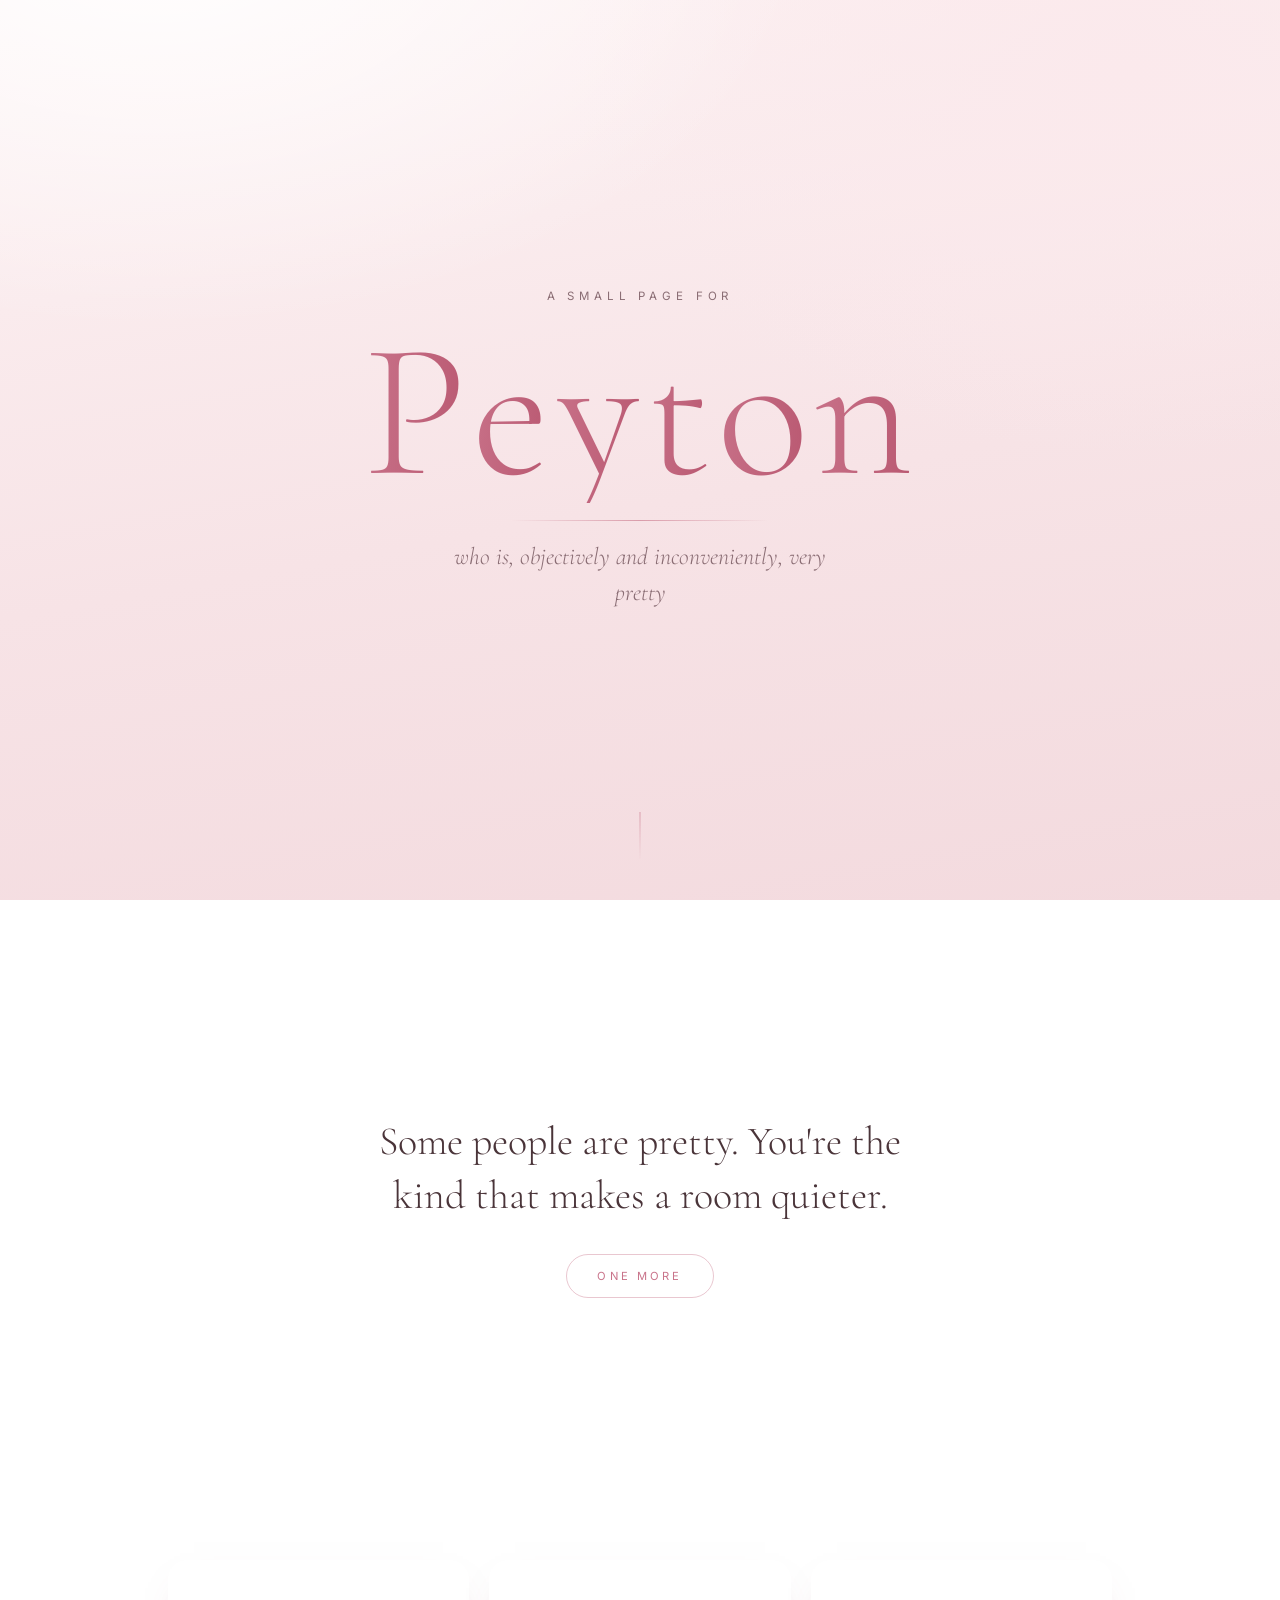
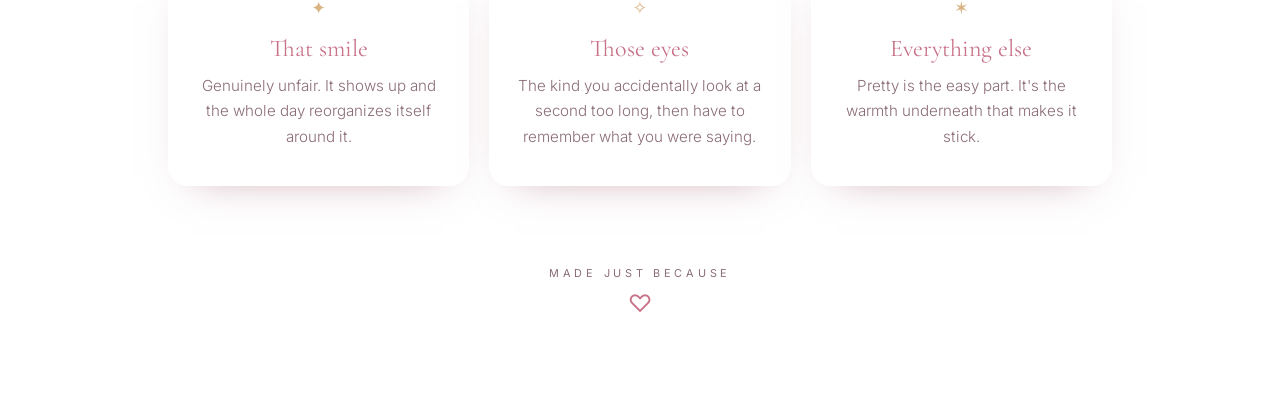
==== commit a631e39e: "Revert "Replace landing page with Peyton's design portfolio" This reverts commit 98fde808c4bddc20bb4" ====
--- a/index.html
+++ b/index.html
@@ -3,256 +3,69 @@
 <head>
 <meta charset="utf-8" />
 <meta name="viewport" content="width=device-width, initial-scale=1" />
-<title>Peyton Ropas — Designer</title>
-<meta name="description" content="Brand identity and event collateral for weddings and private parties — designed by a bartender who has worked the event. Lake Country, Wisconsin." />
-
-<meta property="og:title" content="Peyton Ropas — Designer" />
-<meta property="og:description" content="Custom bar menus, signage and identity for weddings and private parties. Lake Country, Wisconsin." />
-<meta property="og:type" content="website" />
-
+<title>Peyton</title>
+<meta name="description" content="A little corner of the internet for Peyton." />
+<meta name="robots" content="noindex" />
 <link rel="preconnect" href="https://fonts.googleapis.com" />
 <link rel="preconnect" href="https://fonts.gstatic.com" crossorigin />
-<link href="https://fonts.googleapis.com/css2?family=Cormorant+Garamond:ital,wght@0,300;0,400;0,500;0,600;1,300;1,400&family=Work+Sans:wght@300;400;500;600&display=swap" rel="stylesheet" />
+<link href="https://fonts.googleapis.com/css2?family=Cormorant+Garamond:ital,wght@0,300;0,400;0,600;1,300&family=Inter:wght@300;400;500&display=swap" rel="stylesheet" />
 <link rel="stylesheet" href="styles.css" />
-<link rel="icon" href="assets/favicon.svg" />
-
-<!-- Gate the reveal animation on JS being alive. Without the `js` class the
-     .reveal rule never hides anything, so no-JS degrades to visible content
-     rather than a blank page. The timer covers the other failure mode —
-     script.js blocked or erroring — by dropping the class if nothing claims
-     it. script.js clears this as its first act. -->
-<script>
-  document.documentElement.className += " js";
-  window.__revealGuard = setTimeout(function () {
-    document.documentElement.className =
-      document.documentElement.className.replace(/\bjs\b/, "");
-  }, 2500);
-</script>
+<link rel="icon" href="data:image/svg+xml,<svg xmlns='http://www.w3.org/2000/svg' viewBox='0 0 100 100'><text y='.9em' font-size='90'>🌸</text></svg>" />
 </head>
 <body>
 
-<a class="skip" href="#work">Skip to work</a>
+<div class="petals" aria-hidden="true"></div>
 
-<header class="topbar">
-  <a class="topbar__name" href="#top">Peyton&nbsp;Ropas</a>
-  <nav class="topbar__nav">
-    <a href="#work">Work</a>
-    <a href="#approach">Approach</a>
-    <a href="#services">Services</a>
-    <a href="#contact" class="topbar__cta">Get in touch</a>
-  </nav>
-</header>
+<main>
 
-<main id="top">
+  <section class="hero">
+    <p class="eyebrow">a small page for</p>
+    <h1 class="name">
+      <span>P</span><span>e</span><span>y</span><span>t</span><span>o</span><span>n</span>
+    </h1>
+    <div class="rule" aria-hidden="true"></div>
+    <p class="tagline">who is, objectively and inconveniently, very pretty</p>
 
-  <!-- ============ HERO ============ -->
-  <section class="hero">
-    <p class="kicker reveal">Graphic Design · Lake Country, Wisconsin</p>
-    <h1 class="hero__title reveal">
-      I design the <em>whole</em> event,<br />not just the drink.
-    </h1>
-    <p class="hero__lede reveal">
-      Brand identity, custom bar menus and event signage for weddings and private
-      parties — made by someone who has actually worked your bar.
-    </p>
-    <div class="hero__actions reveal">
-      <a class="btn btn--solid" href="#work">See the work</a>
-      <a class="btn btn--ghost" href="#contact">Start a project</a>
+    <!-- Optional: drop a photo she's okay with at assets/peyton.jpg and
+         delete the hidden attribute below. -->
+    <figure class="portrait" hidden>
+      <img src="assets/peyton.jpg" alt="Peyton" />
+    </figure>
+
+    <div class="scroll-hint" aria-hidden="true">
+      <span></span>
     </div>
   </section>
 
-  <!-- ============ WORK ============ -->
-  <section id="work" class="section">
-    <div class="section__head reveal">
-      <p class="eyebrow">Selected work</p>
-      <h2>Two projects, one throughline</h2>
-    </div>
+  <section class="compliments" aria-label="Compliments">
+    <p class="compliment" id="compliment">Some people are pretty. You're the kind that makes a room quieter.</p>
+    <button class="again" id="again" type="button">one more</button>
+  </section>
 
-    <!-- ---- Project 01 ---- -->
-    <article class="project reveal">
-      <div class="project__meta">
-        <span class="project__num">01</span>
-        <h3>Cousins Beach</h3>
-        <p class="project__role">Event collateral · Three directions</p>
-        <p class="project__body">
-          A fortieth-birthday weekend on Lake Nagawicka needed a drink menu. Two
-          cocktails, one date, one location — the entire brief.
-        </p>
-        <p class="project__body">
-          Rather than pick a look and defend it, I built three complete worlds from
-          the same words and let the hosts choose the one that felt like their summer.
-        </p>
-        <ul class="project__facts">
-          <li><span>Client</span> Private event, Delafield WI</li>
-          <li><span>Deliverables</span> Menu, signage, day-of print</li>
-          <li><span>Scope</span> Concept → art direction → print-ready</li>
-        </ul>
-      </div>
-
-      <div class="project__plates">
-        <figure class="plate plate--tall">
-          <img src="assets/work/cousins-cyanotype.jpg" alt="Navy cyanotype-style cocktail menu with botanical line art, gold rules and classical numerals" loading="lazy" width="1200" height="1500" />
-          <figcaption><strong>Direction I</strong> — Cyanotype. Botanical line art, gold hairlines, Roman numerals. Formal, still, a little nautical.</figcaption>
-        </figure>
-        <figure class="plate plate--tall">
-          <img src="assets/work/cousins-postcard.jpg" alt="Sunset postcard cocktail menu with hand lettering, a sailboat, a postmark and a lobster stamp" loading="lazy" width="1200" height="1500" />
-          <figcaption><strong>Direction II</strong> — Postcard. Sunset gradient, hand lettering, a real postmark and a lobster stamp. Warm and loose.</figcaption>
-        </figure>
-      </div>
-      <p class="project__note">
-        Same two cocktails. Same date. Two unrelated visual worlds — plus a third in
-        the house pink below. Range is the point.
-      </p>
+  <section class="cards" aria-label="A few true things">
+    <article class="card">
+      <span class="glyph" aria-hidden="true">✦</span>
+      <h2>That smile</h2>
+      <p>Genuinely unfair. It shows up and the whole day reorganizes itself around it.</p>
     </article>
-
-    <!-- ---- Project 02 ---- -->
-    <article class="project project--alt reveal">
-      <div class="project__meta">
-        <span class="project__num">02</span>
-        <h3>Peyton Pours</h3>
-        <p class="project__role">Brand identity · Full system</p>
-        <p class="project__body">
-          My own bartending service, built end to end: mark, wordmark, colour system,
-          print collateral and a one-page site.
-        </p>
-        <p class="project__body">
-          The martini mark is drawn as vector from scratch — cool grey glass, warm pink
-          pour, a lemon twist as the one note of yellow that keeps it from going sweet.
-        </p>
-        <ul class="project__facts">
-          <li><span>Type</span> Cormorant Garamond · Work Sans</li>
-          <li><span>Colour</span> Documented in oklch with defined roles</li>
-          <li><span>Print</span> 300 DPI, bleed and safe-area spec'd</li>
-        </ul>
-      </div>
-
-      <div class="project__plates">
-        <figure class="plate plate--lockup">
-          <img src="assets/work/pours-lockup.svg" alt="Peyton Pours logo lockup: martini glass mark beside the wordmark and tagline" loading="lazy" />
-          <figcaption><strong>Primary lockup</strong> — mark, wordmark and tagline, built as scalable vector.</figcaption>
-        </figure>
-        <div class="plate-row">
-          <figure class="plate">
-            <img src="assets/work/card-light.png" alt="Cream business card front with martini mark and Peyton Pours wordmark" loading="lazy" width="1125" height="675" />
-          </figure>
-          <figure class="plate">
-            <img src="assets/work/card-dark.png" alt="Charcoal business card front with martini mark and Peyton Pours wordmark" loading="lazy" width="1125" height="675" />
-          </figure>
-        </div>
-        <p class="plate-row__cap">Business cards, light and dark — built to 3.75 × 2.25″ for a 3.5 × 2″ trim with full bleed.</p>
-        <figure class="plate plate--tall">
-          <img src="assets/work/bar-sign.png" alt="Framed bar sign with the martini mark, Peyton Pours wordmark and the line Poured to Perfection" loading="lazy" width="960" height="1200" />
-          <figcaption><strong>Direction III</strong> — the house pink. An 8 × 10 bar sign, sized to read across a room in low light.</figcaption>
-        </figure>
-      </div>
+    <article class="card">
+      <span class="glyph" aria-hidden="true">✧</span>
+      <h2>Those eyes</h2>
+      <p>The kind you accidentally look at a second too long, then have to remember what you were saying.</p>
+    </article>
+    <article class="card">
+      <span class="glyph" aria-hidden="true">✶</span>
+      <h2>Everything else</h2>
+      <p>Pretty is the easy part. It's the warmth underneath that makes it stick.</p>
     </article>
   </section>
 
-  <!-- ============ APPROACH ============ -->
-  <section id="approach" class="section section--tint">
-    <div class="section__head reveal">
-      <p class="eyebrow">Approach</p>
-      <h2>I have worked the bar I am designing for</h2>
-    </div>
-    <div class="approach reveal">
-      <p class="approach__lead">
-        Most event stationery is designed by someone who has never stood behind the
-        bar at nine o'clock at night. It shows.
-      </p>
-      <div class="approach__grid">
-        <div class="approach__item">
-          <span class="approach__glyph" aria-hidden="true">✦</span>
-          <h3>Built for the room</h3>
-          <p>
-            A bar sign has to read from six feet away, in low light, by someone holding
-            a drink in one hand. That constraint drives the type size before anything
-            pretty happens.
-          </p>
-        </div>
-        <div class="approach__item">
-          <span class="approach__glyph" aria-hidden="true">✧</span>
-          <h3>Options, not opinions</h3>
-          <p>
-            You see real directions, not one comp and a hard sell. Choosing between
-            finished worlds beats describing a feeling you can't quite name.
-          </p>
-        </div>
-        <div class="approach__item">
-          <span class="approach__glyph" aria-hidden="true">✶</span>
-          <h3>Files that actually print</h3>
-          <p>
-            Correct bleed, safe margins, real resolution, and a written spec for the
-            printer. No surprises at the counter the week of the event.
-          </p>
-        </div>
-      </div>
-    </div>
-  </section>
-
-  <!-- ============ SERVICES ============ -->
-  <section id="services" class="section">
-    <div class="section__head reveal">
-      <p class="eyebrow">Services</p>
-      <h2>What I make</h2>
-    </div>
-    <div class="cards reveal">
-      <div class="card">
-        <h3>Event collateral</h3>
-        <p class="card__desc">The pieces your guests actually hold and read.</p>
-        <ul>
-          <li>Custom cocktail &amp; bar menus</li>
-          <li>Bar signage and welcome boards</li>
-          <li>Seating charts, table numbers</li>
-          <li>Day-of stationery</li>
-        </ul>
-      </div>
-      <div class="card card--feature">
-        <h3>Brand identity</h3>
-        <p class="card__desc">A whole system, not just a logo file.</p>
-        <ul>
-          <li>Logo, mark and lockups in vector</li>
-          <li>Colour and type system, documented</li>
-          <li>Business cards and print collateral</li>
-          <li>Social avatars and profile art</li>
-        </ul>
-      </div>
-      <div class="card">
-        <h3>Print production</h3>
-        <p class="card__desc">Getting it made without the drama.</p>
-        <ul>
-          <li>Press-ready files with bleed</li>
-          <li>Vendor specs and stock guidance</li>
-          <li>Proof review before you commit</li>
-          <li>Sized for the space it lives in</li>
-        </ul>
-      </div>
-    </div>
-    <p class="services__note reveal">
-      Most event packages land between a single menu and a full day-of suite. Tell me
-      the event and I'll quote the whole thing up front — no hourly surprises.
-    </p>
-  </section>
-
-  <!-- ============ CONTACT ============ -->
-  <section id="contact" class="section section--contact">
-    <div class="contact reveal">
-      <p class="eyebrow">Contact</p>
-      <h2>Tell me about your event</h2>
-      <p class="contact__lede">
-        Wedding, milestone birthday, or a party that deserves better than a chalkboard.
-        Send the date and what you're picturing — I'll come back with directions.
-      </p>
-      <a class="contact__email" href="mailto:peytonpours@gmail.com?subject=Design%20project%20enquiry">peytonpours@gmail.com</a>
-      <p class="contact__meta">Lake Country, Wisconsin · Available for freelance</p>
-    </div>
-  </section>
+  <footer>
+    <p class="signoff">made just because</p>
+    <p class="heart" aria-hidden="true">♡</p>
+  </footer>
 
 </main>
-
-<footer class="footer">
-  <p>Peyton Ropas — graphic design &amp; event collateral</p>
-  <p class="footer__sub">Also pouring at <a href="https://peytonpours.com">Peyton Pours</a></p>
-</footer>
 
 <script src="script.js"></script>
 </body>
--- a/styles.css
+++ b/styles.css
@@ -1,541 +1,320 @@
-/* ==========================================================================
-   Peyton Ropas — portfolio
-   Chrome is deliberately neutral. The work supplies the colour: the three
-   project directions are pink, navy and sunset, and a tinted UI would fight
-   all three. Type is Cormorant Garamond + Work Sans — her own pairing.
-   ========================================================================== */
-
 :root {
-  --paper:      #faf8f5;
-  --paper-warm: #f4efe8;
-  --card:       #ffffff;
-  --ink:        #22201f;
-  --ink-soft:   #6d6763;
-  --ink-faint:  #9a938d;
-  --line:       #e6dfd6;
-  --accent:     #a8384f;
-  --accent-dim: #c4667a;
-  --shadow:     rgba(60, 42, 36, 0.10);
-
-  --measure: 1180px;
-  --gap:     clamp(1.25rem, 3vw, 2.25rem);
+  --blush:    #fdf3f4;
+  --blush-2:  #f7e3e6;
+  --rose:     #c9738a;
+  --rose-sub: #d99caa;
+  --ink:      #4a3439;
+  --ink-soft: #8a6d74;
+  --gold:     #d9b382;
 }
 
 * { box-sizing: border-box; }
 
-html {
-  scroll-behavior: smooth;
-  scroll-padding-top: 5.5rem;
-  -webkit-text-size-adjust: 100%;
-}
+html { scroll-behavior: smooth; }
 
 body {
   margin: 0;
-  background: var(--paper);
+  min-height: 100vh;
+  font-family: "Inter", system-ui, -apple-system, sans-serif;
   color: var(--ink);
-  font-family: "Work Sans", system-ui, -apple-system, sans-serif;
+  background:
+    radial-gradient(1100px 700px at 12% -10%, #fff 0%, transparent 60%),
+    radial-gradient(900px 620px at 88% 8%,  #fbe9ec 0%, transparent 62%),
+    linear-gradient(170deg, var(--blush) 0%, var(--blush-2) 55%, #f3dade 100%);
+  background-attachment: fixed;
+  overflow-x: hidden;
+  -webkit-font-smoothing: antialiased;
+}
+
+main {
+  max-width: 62rem;
+  margin: 0 auto;
+  padding: 0 1.5rem 4rem;
+  position: relative;
+  z-index: 1;
+}
+
+/* ---------- hero ---------- */
+
+.hero {
+  position: relative;
+  min-height: 100svh;
+  display: flex;
+  flex-direction: column;
+  align-items: center;
+  justify-content: center;
+  text-align: center;
+  gap: 1.1rem;
+}
+
+.eyebrow {
+  margin: 0;
+  font-size: 0.72rem;
   font-weight: 400;
-  line-height: 1.7;
-  -webkit-font-smoothing: antialiased;
-  overflow-x: hidden;
-}
-
-img { max-width: 100%; height: auto; display: block; }
-
-h1, h2, h3 {
+  letter-spacing: 0.42em;
+  text-transform: uppercase;
+  color: var(--ink-soft);
+  opacity: 0;
+  animation: rise 1s 0.15s ease-out forwards;
+}
+
+.name {
+  margin: 0;
   font-family: "Cormorant Garamond", Georgia, serif;
-  font-weight: 500;
-  line-height: 1.1;
-  letter-spacing: -0.005em;
-  margin: 0;
-  text-wrap: balance;
-}
-
-p { text-wrap: pretty; }
-
-a { color: inherit; }
-
-.skip {
-  position: absolute;
-  left: -9999px;
-  top: 0;
-  background: var(--ink);
-  color: var(--paper);
-  padding: 0.75rem 1.25rem;
-  z-index: 100;
-}
-.skip:focus { left: 0; }
-
-/* ---------- top bar ---------- */
-
-.topbar {
-  position: sticky;
-  top: 0;
-  z-index: 50;
+  font-weight: 300;
+  font-size: clamp(4rem, 19vw, 12rem);
+  line-height: 0.95;
+  letter-spacing: 0.02em;
   display: flex;
-  align-items: center;
-  justify-content: space-between;
-  gap: 1rem;
-  padding: 1.05rem clamp(1.25rem, 4vw, 3rem);
-  background: rgba(250, 248, 245, 0.86);
-  backdrop-filter: blur(12px);
-  border-bottom: 1px solid transparent;
-  transition: border-color 0.3s ease, box-shadow 0.3s ease;
-}
-
-.topbar.is-stuck {
-  border-bottom-color: var(--line);
-  box-shadow: 0 1px 14px -8px var(--shadow);
-}
-
-.topbar__name {
-  font-family: "Cormorant Garamond", Georgia, serif;
-  font-size: 1.35rem;
-  font-weight: 600;
-  letter-spacing: 0.01em;
-  text-decoration: none;
-  white-space: nowrap;
-}
-
-.topbar__nav {
-  display: flex;
-  align-items: center;
-  gap: clamp(0.9rem, 2.5vw, 1.9rem);
-}
-
-.topbar__nav a {
-  font-size: 0.8rem;
-  font-weight: 500;
-  letter-spacing: 0.11em;
-  text-transform: uppercase;
-  text-decoration: none;
-  color: var(--ink-soft);
-  transition: color 0.25s ease;
-  white-space: nowrap;
-}
-
-.topbar__nav a:hover { color: var(--accent); }
-
-.topbar__cta {
-  color: var(--accent) !important;
-  border: 1px solid var(--line);
-  border-radius: 999px;
-  padding: 0.5rem 1.1rem;
-  transition: background 0.25s ease, color 0.25s ease, border-color 0.25s ease;
-}
-
-.topbar__cta:hover {
-  background: var(--accent);
-  color: var(--paper) !important;
-  border-color: var(--accent);
-}
-
-/* Nav labels are noise on a phone — the CTA is the only one that earns space. */
-@media (max-width: 620px) {
-  .topbar__nav a:not(.topbar__cta) { display: none; }
-}
-
-/* ---------- shared section furniture ---------- */
-
-.section {
-  max-width: var(--measure);
-  margin: 0 auto;
-  padding: clamp(4rem, 9vw, 7.5rem) clamp(1.25rem, 4vw, 3rem);
-}
-
-.section--tint {
-  max-width: none;
-  background: var(--paper-warm);
-  border-block: 1px solid var(--line);
-}
-
-.section--tint > * {
-  max-width: var(--measure);
-  margin-inline: auto;
-}
-
-.section__head { margin-bottom: clamp(2.5rem, 5vw, 4rem); }
-
-.section__head h2 { font-size: clamp(2.1rem, 5vw, 3.4rem); }
-
-.eyebrow {
-  margin: 0 0 0.7rem;
-  font-size: 0.72rem;
-  font-weight: 600;
-  letter-spacing: 0.24em;
-  text-transform: uppercase;
-  color: var(--accent);
-}
-
-.kicker {
-  margin: 0 0 1.5rem;
-  font-size: 0.75rem;
-  font-weight: 500;
-  letter-spacing: 0.24em;
-  text-transform: uppercase;
-  color: var(--ink-faint);
-}
-
-/* ---------- hero ---------- */
-
-.hero {
-  max-width: var(--measure);
-  margin: 0 auto;
-  padding: clamp(3.5rem, 11vw, 8.5rem) clamp(1.25rem, 4vw, 3rem) clamp(3rem, 7vw, 5rem);
-}
-
-.hero__title {
-  font-size: clamp(2.6rem, 8vw, 5.6rem);
-  max-width: 15ch;
-  margin-bottom: 1.75rem;
-}
-
-.hero__title em {
-  font-style: italic;
-  font-weight: 400;
-  color: var(--accent);
-}
-
-.hero__lede {
-  max-width: 46ch;
-  margin: 0 0 2.5rem;
-  font-size: clamp(1.02rem, 2.1vw, 1.2rem);
-  font-weight: 300;
-  color: var(--ink-soft);
-}
-
-.hero__actions { display: flex; flex-wrap: wrap; gap: 0.85rem; }
-
-.btn {
+  gap: 0.01em;
+}
+
+.name span {
   display: inline-block;
-  font-size: 0.78rem;
-  font-weight: 600;
-  letter-spacing: 0.14em;
-  text-transform: uppercase;
-  text-decoration: none;
-  padding: 1rem 2rem;
-  border-radius: 999px;
-  border: 1px solid transparent;
-  transition: background 0.28s ease, color 0.28s ease,
-              border-color 0.28s ease, transform 0.28s ease;
-}
-
-.btn--solid { background: var(--ink); color: var(--paper); }
-.btn--solid:hover { background: var(--accent); transform: translateY(-2px); }
-
-.btn--ghost { border-color: var(--line); color: var(--ink); }
-.btn--ghost:hover { border-color: var(--ink); transform: translateY(-2px); }
-
-/* ---------- projects ---------- */
-
-.project {
-  display: grid;
-  grid-template-columns: minmax(0, 5fr) minmax(0, 7fr);
-  gap: clamp(2rem, 5vw, 4.5rem);
-  align-items: start;
-  padding-bottom: clamp(3rem, 7vw, 5.5rem);
-  margin-bottom: clamp(3rem, 7vw, 5.5rem);
-  border-bottom: 1px solid var(--line);
-}
-
-.project--alt { border-bottom: 0; margin-bottom: 0; padding-bottom: 0; }
-
-/* Copy column sticks while the plates scroll past it. */
-.project__meta { position: sticky; top: 6.5rem; }
-
-.project__num {
-  display: block;
-  font-family: "Cormorant Garamond", Georgia, serif;
-  font-size: 3.2rem;
-  line-height: 1;
-  color: var(--line);
-  margin-bottom: 0.5rem;
-}
-
-.project__meta h3 { font-size: clamp(1.9rem, 4vw, 2.7rem); margin-bottom: 0.35rem; }
-
-.project__role {
-  margin: 0 0 1.5rem;
-  font-size: 0.74rem;
-  font-weight: 600;
-  letter-spacing: 0.16em;
-  text-transform: uppercase;
-  color: var(--accent);
-}
-
-.project__body {
-  margin: 0 0 1.15rem;
-  font-size: 1rem;
-  font-weight: 300;
-  color: var(--ink-soft);
-  max-width: 42ch;
-}
-
-.project__facts {
-  list-style: none;
-  margin: 1.9rem 0 0;
-  padding: 1.5rem 0 0;
-  border-top: 1px solid var(--line);
-}
-
-.project__facts li {
-  display: grid;
-  grid-template-columns: 8.5rem 1fr;
-  gap: 0.75rem;
-  padding: 0.5rem 0;
-  font-size: 0.88rem;
-  font-weight: 300;
-  color: var(--ink-soft);
-}
-
-.project__facts span {
-  font-size: 0.68rem;
-  font-weight: 600;
-  letter-spacing: 0.14em;
-  text-transform: uppercase;
-  color: var(--ink-faint);
-  padding-top: 0.28rem;
-}
-
-.project__plates { display: grid; gap: var(--gap); }
-
-.project__note {
-  grid-column: 1 / -1;
-  margin: 0.5rem 0 0;
+  opacity: 0;
+  transform: translateY(0.35em);
+  animation: letter 1.05s cubic-bezier(.2, .7, .3, 1) forwards;
+  background: linear-gradient(96deg, var(--rose) 0%, #b8566f 38%, var(--gold) 62%, var(--rose) 100%);
+  background-size: 300% 100%;
+  -webkit-background-clip: text;
+  background-clip: text;
+  color: transparent;
+  transition: transform 0.45s cubic-bezier(.2, .9, .3, 1.2);
+}
+
+.name span:hover { transform: translateY(-0.09em) rotate(-2deg); }
+
+.name span:nth-child(1) { animation-delay: 0.30s; }
+.name span:nth-child(2) { animation-delay: 0.40s; }
+.name span:nth-child(3) { animation-delay: 0.50s; }
+.name span:nth-child(4) { animation-delay: 0.60s; }
+.name span:nth-child(5) { animation-delay: 0.70s; }
+.name span:nth-child(6) { animation-delay: 0.80s; }
+
+.rule {
+  width: 0;
+  height: 1px;
+  background: linear-gradient(90deg, transparent, var(--rose-sub), transparent);
+  animation: widen 1.4s 1.05s ease-out forwards;
+}
+
+.tagline {
+  margin: 0;
+  max-width: 26rem;
   font-family: "Cormorant Garamond", Georgia, serif;
   font-style: italic;
-  font-size: clamp(1.05rem, 2.4vw, 1.35rem);
+  font-size: clamp(1.1rem, 3.4vw, 1.5rem);
   font-weight: 300;
+  line-height: 1.5;
   color: var(--ink-soft);
+  opacity: 0;
+  animation: rise 1.1s 1.25s ease-out forwards;
+}
+
+.portrait {
+  margin: 0.75rem 0 0;
+  opacity: 0;
+  animation: rise 1.1s 1.45s ease-out forwards;
+}
+
+.portrait img {
+  width: clamp(9rem, 34vw, 13rem);
+  aspect-ratio: 1;
+  object-fit: cover;
+  border-radius: 50%;
+  border: 1px solid rgba(201, 115, 138, 0.35);
+  box-shadow: 0 18px 46px -18px rgba(150, 78, 96, 0.5);
+}
+
+.scroll-hint {
+  position: absolute;
+  bottom: 2.5rem;
+  left: 50%;
+  transform: translateX(-50%);
+  opacity: 0;
+  animation: hint-in 1.2s 1.9s ease-out forwards;
+}
+
+.scroll-hint span {
+  display: block;
+  width: 1px;
+  height: 3rem;
+  background: linear-gradient(var(--rose-sub), transparent);
+  animation: drift 2.6s ease-in-out infinite;
+}
+
+/* ---------- compliments ---------- */
+
+.compliments {
+  min-height: 68svh;
+  display: flex;
+  flex-direction: column;
+  align-items: center;
+  justify-content: center;
   text-align: center;
-  max-width: 52ch;
-  margin-inline: auto;
-}
-
-/* ---------- image plates ---------- */
-
-.plate { margin: 0; }
-
-.plate img {
-  width: 100%;
-  border-radius: 3px;
-  box-shadow: 0 18px 44px -26px var(--shadow), 0 1px 2px rgba(60, 42, 36, 0.06);
-}
-
-.plate--lockup {
-  background: var(--card);
-  border: 1px solid var(--line);
-  border-radius: 3px;
-  padding: clamp(1.75rem, 5vw, 3.25rem) clamp(1.25rem, 4vw, 2.5rem);
-}
-
-.plate--lockup img { box-shadow: none; border-radius: 0; }
-
-.plate figcaption,
-.plate-row__cap {
-  margin: 0.9rem 0 0;
-  font-size: 0.85rem;
+  gap: 2rem;
+}
+
+.compliment {
+  margin: 0;
+  max-width: 34rem;
+  font-family: "Cormorant Garamond", Georgia, serif;
+  font-size: clamp(1.5rem, 5vw, 2.5rem);
   font-weight: 300;
-  line-height: 1.6;
-  color: var(--ink-soft);
-}
-
-.plate figcaption strong {
-  font-weight: 600;
+  line-height: 1.35;
   color: var(--ink);
-}
-
-.plate-row {
-  display: grid;
-  grid-template-columns: repeat(auto-fit, minmax(min(100%, 13rem), 1fr));
-  gap: var(--gap);
-}
-
-/* The cream card front is nearly the page colour — without an edge it reads as
-   a floating logo rather than a printed object. */
-.plate-row .plate img { border: 1px solid var(--line); }
-
-.plate-row__cap { margin-top: 0; }
-
-/* ---------- approach ---------- */
-
-.approach__lead {
-  max-width: 40ch;
-  margin: 0 0 clamp(2.5rem, 5vw, 3.5rem);
-  font-family: "Cormorant Garamond", Georgia, serif;
-  font-size: clamp(1.35rem, 3.2vw, 1.95rem);
-  font-weight: 300;
-  font-style: italic;
-  line-height: 1.4;
-  color: var(--ink);
-}
-
-.approach__grid {
-  display: grid;
-  grid-template-columns: repeat(auto-fit, minmax(min(100%, 15rem), 1fr));
-  gap: clamp(1.75rem, 4vw, 3rem);
-}
-
-.approach__glyph {
-  display: block;
-  font-size: 1rem;
-  color: var(--accent-dim);
-  margin-bottom: 0.9rem;
-}
-
-.approach__item h3 { font-size: 1.5rem; margin-bottom: 0.6rem; }
-
-.approach__item p {
-  margin: 0;
-  font-size: 0.94rem;
-  font-weight: 300;
-  color: var(--ink-soft);
-}
-
-/* ---------- services ---------- */
+  transition: opacity 0.4s ease, transform 0.4s ease;
+}
+
+.compliment.fade { opacity: 0; transform: translateY(0.5rem); }
+
+.again {
+  font-family: inherit;
+  font-size: 0.7rem;
+  letter-spacing: 0.28em;
+  text-transform: uppercase;
+  color: var(--rose);
+  background: transparent;
+  border: 1px solid rgba(201, 115, 138, 0.4);
+  border-radius: 999px;
+  padding: 0.85rem 1.9rem;
+  cursor: pointer;
+  transition: background 0.35s ease, color 0.35s ease, transform 0.35s ease;
+}
+
+.again:hover,
+.again:focus-visible {
+  background: var(--rose);
+  color: #fff;
+  transform: translateY(-2px);
+}
+
+/* ---------- cards ---------- */
 
 .cards {
   display: grid;
-  grid-template-columns: repeat(auto-fit, minmax(min(100%, 16rem), 1fr));
-  gap: var(--gap);
+  grid-template-columns: repeat(auto-fit, minmax(15rem, 1fr));
+  gap: 1.25rem;
+  padding: 3rem 0 5rem;
 }
 
 .card {
-  background: var(--card);
-  border: 1px solid var(--line);
-  border-radius: 4px;
-  padding: clamp(1.75rem, 3.5vw, 2.5rem);
-  transition: transform 0.35s cubic-bezier(.2, .7, .3, 1), box-shadow 0.35s ease;
-}
-
-.card:hover {
-  transform: translateY(-4px);
-  box-shadow: 0 22px 48px -30px var(--shadow);
-}
-
-.card--feature { border-color: var(--accent-dim); }
-
-.card h3 { font-size: 1.6rem; margin-bottom: 0.35rem; }
-
-.card__desc {
-  margin: 0 0 1.35rem;
-  font-size: 0.86rem;
+  padding: 2.25rem 1.75rem;
+  border-radius: 1.25rem;
+  background: rgba(255, 255, 255, 0.55);
+  border: 1px solid rgba(255, 255, 255, 0.75);
+  backdrop-filter: blur(8px);
+  box-shadow: 0 16px 40px -26px rgba(150, 78, 96, 0.55);
+  text-align: center;
+  opacity: 0;
+  transform: translateY(1.4rem);
+  transition: opacity 0.8s ease, transform 0.8s cubic-bezier(.2, .7, .3, 1), box-shadow 0.4s ease;
+}
+
+.card.in { opacity: 1; transform: none; }
+.card:hover { box-shadow: 0 22px 52px -24px rgba(150, 78, 96, 0.6); }
+
+.glyph {
+  display: block;
+  font-size: 1.1rem;
+  color: var(--gold);
+  margin-bottom: 1rem;
+}
+
+.card h2 {
+  margin: 0 0 0.65rem;
+  font-family: "Cormorant Garamond", Georgia, serif;
+  font-weight: 400;
+  font-size: 1.5rem;
+  color: var(--rose);
+}
+
+.card p {
+  margin: 0;
+  font-size: 0.95rem;
   font-weight: 300;
-  font-style: italic;
-  color: var(--ink-faint);
-}
-
-.card ul { margin: 0; padding: 0; list-style: none; }
-
-.card li {
-  position: relative;
-  padding: 0.42rem 0 0.42rem 1.1rem;
-  font-size: 0.92rem;
-  font-weight: 300;
+  line-height: 1.65;
   color: var(--ink-soft);
-  border-top: 1px solid var(--line);
-}
-
-.card li:first-child { border-top: 0; }
-
-.card li::before {
-  content: "";
+}
+
+/* ---------- footer ---------- */
+
+footer {
+  text-align: center;
+  padding-bottom: 1rem;
+}
+
+.signoff {
+  margin: 0 0 0.6rem;
+  font-size: 0.68rem;
+  letter-spacing: 0.34em;
+  text-transform: uppercase;
+  color: var(--ink-soft);
+}
+
+.heart {
+  margin: 0;
+  font-size: 1.5rem;
+  color: var(--rose);
+  animation: beat 2.6s ease-in-out infinite;
+}
+
+/* ---------- petals ---------- */
+
+.petals {
+  position: fixed;
+  inset: 0;
+  pointer-events: none;
+  z-index: 0;
+  overflow: hidden;
+}
+
+.petal {
   position: absolute;
-  left: 0;
-  top: 1.02rem;
-  width: 4px;
-  height: 4px;
-  border-radius: 50%;
-  background: var(--accent-dim);
-}
-
-.services__note {
-  margin: clamp(2.25rem, 4vw, 3rem) auto 0;
-  max-width: 52ch;
-  text-align: center;
-  font-size: 0.94rem;
-  font-weight: 300;
-  color: var(--ink-soft);
-}
-
-/* ---------- contact ---------- */
-
-.section--contact {
-  text-align: center;
-  padding-block: clamp(4.5rem, 10vw, 8rem);
-}
-
-.contact h2 { font-size: clamp(2.2rem, 5.5vw, 3.6rem); margin-bottom: 1.25rem; }
-
-.contact__lede {
-  max-width: 44ch;
-  margin: 0 auto 2.5rem;
-  font-size: 1.02rem;
-  font-weight: 300;
-  color: var(--ink-soft);
-}
-
-.contact__email {
-  display: inline-block;
-  font-family: "Cormorant Garamond", Georgia, serif;
-  font-size: clamp(1.5rem, 4.5vw, 2.4rem);
-  font-weight: 500;
-  color: var(--accent);
-  text-decoration: none;
-  border-bottom: 1px solid transparent;
-  padding-bottom: 0.1em;
-  transition: border-color 0.3s ease;
-  overflow-wrap: anywhere;
-}
-
-.contact__email:hover { border-bottom-color: var(--accent); }
-
-.contact__meta {
-  margin: 1.75rem 0 0;
-  font-size: 0.72rem;
-  font-weight: 500;
-  letter-spacing: 0.18em;
-  text-transform: uppercase;
-  color: var(--ink-faint);
-}
-
-/* ---------- footer ---------- */
-
-.footer {
-  border-top: 1px solid var(--line);
-  padding: 2.5rem clamp(1.25rem, 4vw, 3rem);
-  text-align: center;
-}
-
-.footer p {
-  margin: 0;
-  font-size: 0.82rem;
-  font-weight: 300;
-  color: var(--ink-soft);
-}
-
-.footer__sub { margin-top: 0.4rem !important; color: var(--ink-faint) !important; }
-.footer__sub a { color: var(--accent); text-decoration: none; }
-.footer__sub a:hover { text-decoration: underline; }
-
-/* ---------- reveal on scroll ---------- */
-
-/* Only hidden when JS is confirmed alive — see the inline script in <head>. */
-.js .reveal {
-  opacity: 0;
-  transform: translateY(1.5rem);
-  transition: opacity 0.85s ease, transform 0.85s cubic-bezier(.2, .7, .3, 1);
-}
-
-.js .reveal.is-in { opacity: 1; transform: none; }
-
-/* ---------- responsive ---------- */
-
-@media (max-width: 860px) {
-  .project { grid-template-columns: 1fr; }
-  .project__meta { position: static; }
-  .project__facts li { grid-template-columns: 1fr; gap: 0.15rem; }
-  .project__facts span { padding-top: 0; }
+  top: -6vh;
+  border-radius: 60% 0 60% 0;
+  background: linear-gradient(140deg, rgba(255, 255, 255, 0.9), var(--rose-sub));
+  opacity: 0;
+  animation: fall linear infinite;
+}
+
+/* ---------- keyframes ---------- */
+
+@keyframes letter {
+  0%   { opacity: 0; transform: translateY(0.35em) rotate(4deg); filter: blur(6px); }
+  100% { opacity: 1; transform: translateY(0) rotate(0);         filter: blur(0); }
+}
+
+@keyframes rise {
+  from { opacity: 0; transform: translateY(0.9rem); }
+  to   { opacity: 1; transform: none; }
+}
+
+@keyframes hint-in {
+  from { opacity: 0; transform: translateX(-50%) translateY(0.9rem); }
+  to   { opacity: 1; transform: translateX(-50%); }
+}
+
+@keyframes widen {
+  to { width: min(16rem, 60vw); }
+}
+
+@keyframes drift {
+  0%, 100% { transform: translateY(0);      opacity: 0.9; }
+  50%      { transform: translateY(0.5rem); opacity: 0.35; }
+}
+
+@keyframes beat {
+  0%, 100% { transform: scale(1); }
+  18%      { transform: scale(1.16); }
+  36%      { transform: scale(1); }
+}
+
+@keyframes fall {
+  0%   { opacity: 0;    transform: translateY(0) translateX(0) rotate(0deg); }
+  10%  { opacity: 0.75; }
+  90%  { opacity: 0.55; }
+  100% { opacity: 0;    transform: translateY(112vh) translateX(var(--sway)) rotate(540deg); }
 }
 
 @media (prefers-reduced-motion: reduce) {
@@ -545,5 +324,8 @@
     animation-iteration-count: 1 !important;
     transition-duration: 0.01ms !important;
   }
-  .js .reveal { opacity: 1; transform: none; }
-}
+  .name span, .eyebrow, .tagline, .portrait, .card { opacity: 1; transform: none; }
+  .scroll-hint { opacity: 1; transform: translateX(-50%); }
+  .rule { width: min(16rem, 60vw); }
+  .petals { display: none; }
+}
